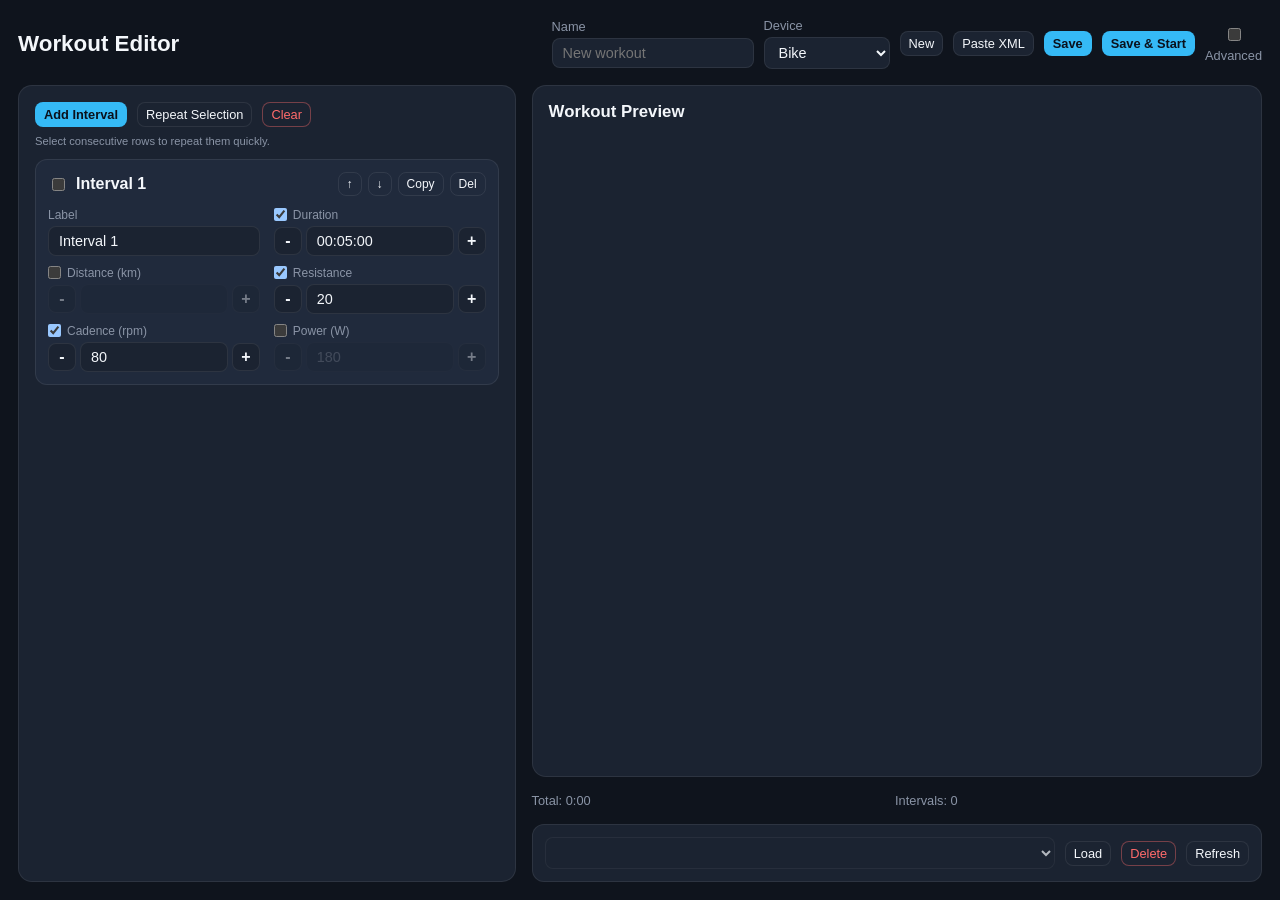
==== src/inner_templates/workouteditor/index.html @ f29e0c9a "modern ui: workout editor page in the app theme (colours, pill buttons, filled fields and cards, dia" ====
<!doctype html>
<html>
<head>
    <meta charset="utf-8">
    <meta name="viewport" content="width=device-width, initial-scale=1.0, maximum-scale=1.0, user-scalable=yes">
    <title>Workout Editor</title>
    <link rel="stylesheet" href="workout-editor.css">
    <script>
        // Modern look of the app: WorkoutEditor.qml passes its theme colours in the fragment
        // (#modern=1&dark=1&bg=...) and later calls qzApplyTheme() when the theme changes.
        // Without the fragment the page keeps its own dark palette.
        window.qzApplyTheme = function (theme) {
            var root = document.documentElement;
            var vars = {
                bg: '--bg-color', surface: '--panel-color', surfaceHigh: '--panel-elevated',
                surfaceHighest: '--field-color', outline: '--border-color', text: '--text-color',
                muted: '--muted-color', accent: '--accent-color', accentInk: '--accent-ink',
                danger: '--danger-color'
            };
            for (var key in vars) {
                if (theme[key]) {
                    root.style.setProperty(vars[key], theme[key]);
                }
            }
            root.classList.add('modern');
            root.classList.toggle('light', !theme.dark);
            root.style.colorScheme = theme.dark ? 'dark' : 'light';
            if (window.WorkoutEditorApp && window.WorkoutEditorApp.refreshTheme) {
                window.WorkoutEditorApp.refreshTheme();
            }
        };
        (function () {
            var theme = {};
            window.location.hash.substring(1).split('&').forEach(function (pair) {
                var i = pair.indexOf('=');
                if (i > 0) {
                    theme[pair.substring(0, i)] = decodeURIComponent(pair.substring(i + 1));
                }
            });
            if (theme.modern === '1') {
                theme.dark = theme.dark === '1';
                window.qzApplyTheme(theme);
            }
        })();
    </script>
    <script src="../i18n/i18n.js"></script>
    <script src="../chartjs/resize-observer.min.js"></script>
    <script src="../chartjs/chartjs.3.4.1.min.js"></script>
    <script src="../chartjs/globals.js"></script>
    <script>
        // Check if we're running in a browser (offline) or embedded in QZ app
        // We detect offline mode by checking if we can access the WebSocket
        window.QZ_OFFLINE = false;
        try {
            // If we have qt object (Qt Desktop) or we're loading from localhost, we're online
            if (typeof window.qt !== 'undefined' ||
                window.location.hostname === 'localhost' ||
                window.location.hostname === '127.0.0.1') {
                window.QZ_OFFLINE = false;
            }
        } catch (e) {
            window.QZ_OFFLINE = true;
        }
    </script>
    <script src="../chartjs/main_ws_manager.js"></script>
    <script src="workout-editor.js"></script>
    <script src="workout-editor-app.js" defer></script>
</head>
<body>
    <div id="app">
        <div class="toolbar">
            <div class="toolbar-title" data-i18n="workoutEditor.title">Workout Editor</div>
            <div class="toolbar-controls">
                <label>
                    <span data-i18n="workoutEditor.name">Name</span>
                    <input type="text" id="workoutName" placeholder="New workout" data-i18n-placeholder="workoutEditor.newWorkoutPlaceholder">
                </label>
                <label>
                    <span data-i18n="workoutEditor.device">Device</span>
                    <select id="deviceSelect">
                        <option value="bike" data-i18n="device.bike">Bike</option>
                        <option value="treadmill" data-i18n="device.treadmill">Treadmill</option>
                        <option value="elliptical" data-i18n="device.elliptical">Elliptical</option>
                        <option value="rower" data-i18n="device.rower">Rower</option>
                        <option value="jumprope" data-i18n="device.jumprope">Jump Rope</option>
                        <option value="stairclimber" data-i18n="device.stairclimber">Stair Climber</option>
                    </select>
                </label>
                <button id="newWorkout" class="small" data-i18n="common.new">New</button>
                <button id="pasteClipboard" class="small" data-i18n="workoutEditor.pasteXml">Paste XML</button>
                <button id="saveWorkout" class="primary small" data-i18n="common.save">Save</button>
                <button id="saveStartWorkout" class="primary small" data-i18n="workoutEditor.saveStart">Save &amp; Start</button>
                <label class="checkbox-label">
                    <input type="checkbox" id="advancedToggle">
                    <span data-i18n="workoutEditor.advanced">Advanced</span>
                </label>
            </div>
        </div>

        <div class="content">
            <div class="interval-panel">
                <div class="interval-panel-header">
                    <div class="interval-panel-actions">
                        <button id="addInterval" class="primary small" data-i18n="workoutEditor.addInterval">Add Interval</button>
                        <button id="repeatSelection" class="small" data-i18n="workoutEditor.repeatSelection">Repeat Selection</button>
                        <button id="clearIntervals" class="small danger" data-i18n="common.clear">Clear</button>
                    </div>
                    <div class="interval-panel-hint" data-i18n="workoutEditor.repeatHint">Select consecutive rows to repeat them quickly.</div>
                </div>
                <div id="intervalList" class="interval-list"></div>
            </div>

            <div class="preview-panel">
                <div class="chart-card">
                    <header>
                        <div class="chart-title" id="chartTitle" data-i18n="workoutEditor.workoutPreview">Workout Preview</div>
                        <div class="chart-meta" id="chartMeta"></div>
                    </header>
                    <div class="chart-wrapper">
                        <canvas id="workoutChart"></canvas>
                    </div>
                    <div class="legend" id="legend"></div>
                </div>
                <div class="status-strip">
                    <div><span data-i18n="workoutEditor.total">Total:</span> <span id="statusDuration">0:00</span></div>
                    <div><span data-i18n="workoutEditor.intervals">Intervals:</span> <span id="statusIntervals">0</span></div>
                    <div class="status-message" id="statusMessage"></div>
                    <div class="status-message error hidden" id="offlineBanner" data-i18n="workoutEditor.offlineModeChangesNotSaved">Offline mode: changes not saved</div>
                </div>
                <div class="program-bar">
                    <select id="programSelect"></select>
                    <button id="loadProgram" class="small" data-i18n="common.load">Load</button>
                    <button id="deleteProgram" class="small danger" data-i18n="common.delete">Delete</button>
                    <button id="refreshPrograms" class="small" data-i18n="common.refresh">Refresh</button>
                </div>
            </div>
        </div>
    </div>

    <!-- Custom dialogs for iOS WebView compatibility -->
    <div id="customDialog" class="custom-dialog hidden">
        <div class="custom-dialog-overlay"></div>
        <div class="custom-dialog-content">
            <div class="custom-dialog-header">
                <h3 id="customDialogTitle"></h3>
            </div>
            <div class="custom-dialog-body">
                <p id="customDialogMessage"></p>
                <input type="text" id="customDialogInput" class="hidden">
            </div>
            <div class="custom-dialog-footer">
                <button id="customDialogCancel" class="small" data-i18n="common.cancel">Cancel</button>
                <button id="customDialogConfirm" class="small primary" data-i18n="common.ok">OK</button>
            </div>
        </div>
    </div>
</body>
</html>
---- src/inner_templates/workouteditor/workout-editor.css ----
:root {
    color-scheme: dark;
    --bg-color: #0f141d;
    --panel-color: #1b2331;
    --panel-elevated: #202a3c;
    --border-color: rgba(255, 255, 255, 0.08);
    --text-color: #f4f7fb;
    --muted-color: #8a94a6;
    --accent-color: #35baf6;
    --danger-color: #ff6b6b;
    font-family: "Segoe UI", Roboto, sans-serif;
}

* {
    box-sizing: border-box;
}

body {
    margin: 0;
    background: var(--bg-color);
    color: var(--text-color);
    min-height: 100vh;
}

#app {
    display: flex;
    flex-direction: column;
    height: 100vh;
    padding: 18px;
    gap: 16px;
}

.toolbar {
    display: flex;
    justify-content: space-between;
    align-items: center;
    gap: 16px;
}

.toolbar-title {
    font-size: 1.4rem;
    font-weight: 600;
}

.toolbar-controls {
    display: flex;
    align-items: center;
    gap: 10px;
    flex-wrap: wrap;
}

.toolbar-controls label {
    font-size: 0.8rem;
    color: var(--muted-color);
    display: flex;
    flex-direction: column;
    gap: 4px;
}

input[type="text"],
input[type="number"],
select,
button {
    background: var(--panel-color);
    color: var(--text-color);
    border: 1px solid var(--border-color);
    border-radius: 8px;
    padding: 6px 10px;
    font-size: 0.9rem;
}

input[type="number"] {
    -moz-appearance: textfield;
}

input[type="number"]::-webkit-inner-spin-button,
input[type="number"]::-webkit-outer-spin-button {
    -webkit-appearance: none;
    margin: 0;
}

button {
    cursor: pointer;
    transition: background 0.2s ease, border-color 0.2s ease;
}

button:hover {
    border-color: var(--accent-color);
}

button.primary {
    background: var(--accent-color);
    color: #0a111c;
    border-color: transparent;
    font-weight: 600;
}

button.danger {
    color: var(--danger-color);
    border-color: rgba(255, 107, 107, 0.4);
}

button.small {
    padding: 4px 8px;
    font-size: 0.8rem;
}

.checkbox-label {
    display: inline-flex;
    align-items: center;
    gap: 6px;
    color: var(--muted-color);
    font-size: 0.8rem;
}

.content {
    display: flex;
    flex: 1;
    gap: 16px;
    min-height: 0;
}

.interval-panel {
    display: flex;
    flex-direction: column;
    gap: 12px;
    width: 40%;
    min-width: 320px;
    background: var(--panel-color);
    border-radius: 14px;
    padding: 16px;
    border: 1px solid var(--border-color);
}

.interval-panel-header {
    display: flex;
    flex-direction: column;
    gap: 8px;
}

.interval-panel-actions {
    display: flex;
    gap: 10px;
    align-items: center;
}

.interval-panel-hint {
    font-size: 0.7rem;
    color: var(--muted-color);
}

.interval-list {
    overflow-y: auto;
    display: flex;
    flex-direction: column;
    gap: 10px;
}

.interval-card {
    background: var(--panel-elevated);
    border-radius: 12px;
    border: 1px solid var(--border-color);
    padding: 12px;
    display: flex;
    flex-direction: column;
    gap: 12px;
}

.card-header {
    display: flex;
    align-items: center;
    justify-content: space-between;
    align-items: center;
    gap: 12px;
    font-weight: 600;
}
.card-header-left {
    display: flex;
    align-items: center;
    gap: 8px;
}

.card-actions {
    display: flex;
    gap: 6px;
}

.card-actions button {
    padding: 4px 8px;
    font-size: 0.75rem;
    background: transparent;
}

.field-grid {
    display: grid;
    grid-template-columns: repeat(auto-fit, minmax(150px, 1fr));
    gap: 10px 14px;
}

.field {
    display: flex;
    flex-direction: column;
    gap: 4px;
    align-items: stretch;
}

.field label {
    font-size: 0.75rem;
    color: var(--muted-color);
    align-self: flex-start;
    text-align: left;
}

.field-label {
    font-size: 0.75rem;
    color: var(--muted-color);
    display: flex;
    align-items: center;
    justify-content: flex-start;
    gap: 6px;
    cursor: pointer;
    user-select: none;
    align-self: flex-start;
    text-align: left;
    width: auto;
}

.field-label input[type="checkbox"] {
    margin: 0;
    cursor: pointer;
}

.field.disabled .field-with-buttons,
.field.disabled input:not([type="checkbox"]),
.field.disabled select {
    opacity: 0.4;
    pointer-events: none;
}

.field input[type="text"],
.field input[type="number"],
.field select,
.field .field-with-buttons {
    width: 100%;
    align-self: stretch;
}

.field input[type="checkbox"] {
    width: auto;
    align-self: flex-start;
}

.field-with-buttons {
    display: flex;
    align-items: center;
    gap: 4px;
}

.field-with-buttons input {
    flex: 1;
    min-width: 0;
}

.field-with-buttons button {
    flex-shrink: 0;
    width: 28px;
    height: 28px;
    padding: 0;
    font-size: 1rem;
    line-height: 1;
    font-weight: bold;
    display: flex;
    align-items: center;
    justify-content: center;
}

.preview-panel {
    flex: 1;
    display: flex;
    flex-direction: column;
    gap: 16px;
    min-width: 0;
}

.chart-card {
    background: var(--panel-color);
    border-radius: 14px;
    border: 1px solid var(--border-color);
    padding: 16px;
    display: flex;
    flex-direction: column;
    gap: 12px;
    flex: 1;
    min-height: 0;
}

.chart-card header {
    display: flex;
    flex-direction: column;
    gap: 4px;
}

.chart-title {
    font-size: 1.05rem;
    font-weight: 600;
}

.chart-meta {
    color: var(--muted-color);
    font-size: 0.8rem;
}

.chart-wrapper {
    flex: 1;
    min-height: 0;
}

canvas {
    width: 100% !important;
    height: 360px !important;
}

.legend {
    display: flex;
    flex-wrap: wrap;
    gap: 12px;
    font-size: 0.75rem;
    color: var(--muted-color);
}

.legend-item {
    display: inline-flex;
    align-items: center;
    gap: 6px;
}

.interval-card.selected {
    border-color: var(--accent-color);
    box-shadow: 0 0 0 1px rgba(53, 186, 246, 0.35);
}

.legend-swatch {
    width: 14px;
    height: 14px;
    border-radius: 4px;
}

.status-strip {
    display: flex;
    justify-content: space-between;
    align-items: center;
    font-size: 0.8rem;
    color: var(--muted-color);
    gap: 12px;
}

.status-message {
    color: var(--accent-color);
}

.status-message.error {
    color: var(--danger-color);
}

.program-bar {
    background: var(--panel-color);
    border-radius: 12px;
    border: 1px solid var(--border-color);
    padding: 12px;
    display: flex;
    align-items: center;
    gap: 10px;
    flex-wrap: wrap;
}

.program-bar select {
    flex: 1;
    min-width: 150px;
}

.program-bar button {
    flex-shrink: 0;
}

.hidden {
    display: none !important;
}

@media (min-width: 1080px) {
    canvas {
        height: 420px !important;
    }
}

@media (max-width: 1080px) {
    .content {
        flex-direction: column;
    }
    .interval-panel {
        width: 100%;
    }
}

/* Custom dialogs for iOS WebView compatibility */
.custom-dialog {
    position: fixed;
    top: 0;
    left: 0;
    width: 100%;
    height: 100%;
    z-index: 10000;
    display: flex;
    align-items: center;
    justify-content: center;
}

.custom-dialog.hidden {
    display: none;
}

.custom-dialog-overlay {
    position: absolute;
    top: 0;
    left: 0;
    width: 100%;
    height: 100%;
    background: rgba(0, 0, 0, 0.7);
    backdrop-filter: blur(4px);
}

.custom-dialog-content {
    position: relative;
    background: var(--panel-elevated);
    border: 1px solid var(--border-color);
    border-radius: 12px;
    width: 90%;
    max-width: 420px;
    box-shadow: 0 20px 60px rgba(0, 0, 0, 0.5);
    animation: dialogSlideIn 0.2s ease-out;
}

@keyframes dialogSlideIn {
    from {
        opacity: 0;
        transform: translateY(-20px) scale(0.95);
    }
    to {
        opacity: 1;
        transform: translateY(0) scale(1);
    }
}

.custom-dialog-header {
    padding: 20px 24px 16px;
    border-bottom: 1px solid var(--border-color);
}

.custom-dialog-header h3 {
    margin: 0;
    font-size: 1.2rem;
    font-weight: 600;
    color: var(--text-color);
}

.custom-dialog-body {
    padding: 20px 24px;
}

.custom-dialog-body p {
    margin: 0 0 16px 0;
    color: var(--text-color);
    line-height: 1.5;
}

.custom-dialog-body input[type="text"] {
    width: 100%;
    padding: 10px 12px;
    background: var(--panel-color);
    border: 1px solid var(--border-color);
    border-radius: 6px;
    color: var(--text-color);
    font-size: 1rem;
    font-family: inherit;
}

.custom-dialog-body input[type="text"]:focus {
    outline: none;
    border-color: var(--accent-color);
    box-shadow: 0 0 0 3px rgba(53, 186, 246, 0.1);
}

.custom-dialog-footer {
    padding: 16px 24px 20px;
    display: flex;
    justify-content: flex-end;
    gap: 10px;
    border-top: 1px solid var(--border-color);
}

.custom-dialog-footer button {
    min-width: 80px;
}

/* Modern look of the app (index.html adds the "modern" class and the theme colours from
   WorkoutEditor.qml): flat filled cards, pill buttons and filled fields like the QML pages.
   The classic look keeps the rules above untouched. */
html.modern {
    font-family: Roboto, "Segoe UI", sans-serif;
}

html.modern #app {
    padding: 12px;
    gap: 12px;
}

html.modern .toolbar {
    flex-direction: column;
    align-items: stretch;
    gap: 12px;
}

/* The app bar above the page already shows "Workout Editor" */
html.modern .toolbar-title {
    display: none;
}

html.modern .toolbar-controls {
    gap: 8px;
    align-items: flex-end;
}

html.modern .toolbar-controls label {
    font-size: 0.75rem;
    flex: 1 1 140px;
}

html.modern .toolbar-controls .checkbox-label {
    flex: 0 0 auto;
    flex-direction: row;
    align-items: center;
    min-height: 40px;
}

html.modern input[type="text"],
html.modern input[type="number"],
html.modern select {
    background: var(--field-color, var(--panel-elevated));
    border: 2px solid transparent;
    border-radius: 12px;
    min-height: 40px;
    padding: 8px 12px;
    font-size: 0.95rem;
    font-family: inherit;
}

html.modern input[type="text"]:focus,
html.modern input[type="number"]:focus,
html.modern select:focus {
    outline: none;
    border-color: var(--accent-color);
}

html.modern button {
    background: var(--field-color, var(--panel-elevated));
    border: none;
    border-radius: 999px;
    min-height: 40px;
    padding: 8px 16px;
    font-size: 0.9rem;
    font-weight: 500;
    font-family: inherit;
}

html.modern button.small {
    padding: 8px 14px;
    font-size: 0.85rem;
}

html.modern button:hover {
    border-color: transparent;
}

html.modern button:active {
    filter: brightness(1.15);
}

html.modern.light button:active {
    filter: brightness(0.92);
}

html.modern button:disabled {
    opacity: 0.38;
    cursor: default;
}

html.modern button.primary {
    background: var(--accent-color);
    color: var(--accent-ink, #0a111c);
}

html.modern button.danger {
    background: transparent;
    color: var(--danger-color);
    box-shadow: inset 0 0 0 1px var(--danger-color);
}

html.modern input[type="checkbox"] {
    accent-color: var(--accent-color);
    width: 18px;
    height: 18px;
}

html.modern .interval-panel,
html.modern .chart-card,
html.modern .program-bar {
    background: var(--panel-color);
    border: none;
    border-radius: 20px;
}

html.modern .interval-panel {
    min-width: 0;
}

html.modern .interval-panel-actions {
    flex-wrap: wrap;
    gap: 8px;
}

html.modern .interval-panel-hint {
    font-size: 0.75rem;
}

html.modern .interval-card {
    background: var(--panel-elevated);
    border: 2px solid transparent;
    border-radius: 16px;
}

html.modern .interval-card.selected {
    border-color: var(--accent-color);
    box-shadow: none;
}

html.modern .card-actions {
    flex-wrap: wrap;
    justify-content: flex-end;
}

html.modern .card-actions button {
    background: transparent;
    min-height: 32px;
    padding: 4px 10px;
    color: var(--accent-color);
}

html.modern .card-actions button:disabled {
    color: var(--muted-color);
}

html.modern .field-with-buttons button {
    width: 40px;
    height: 40px;
    min-height: 40px;
    padding: 0;
    font-size: 1.1rem;
}

html.modern .status-strip {
    flex-wrap: wrap;
    padding: 0 4px;
}

html.modern .custom-dialog-overlay {
    background: rgba(0, 0, 0, 0.6);
    backdrop-filter: none;
}

html.modern.light .custom-dialog-overlay {
    background: rgba(0, 0, 0, 0.4);
}

html.modern .custom-dialog-content {
    background: var(--panel-elevated);
    border: none;
    border-radius: 28px;
    box-shadow: 0 12px 40px rgba(0, 0, 0, 0.35);
}

html.modern .custom-dialog-header,
html.modern .custom-dialog-footer {
    border: none;
}

html.modern .custom-dialog-header {
    padding: 24px 24px 8px;
}

html.modern .custom-dialog-body {
    padding: 8px 24px 8px;
}

html.modern .custom-dialog-body input[type="text"] {
    background: var(--field-color, var(--panel-color));
    border: 2px solid transparent;
    border-radius: 12px;
}

html.modern .custom-dialog-body input[type="text"]:focus {
    border-color: var(--accent-color);
    box-shadow: none;
}

html.modern .custom-dialog-footer {
    padding: 8px 16px 20px;
}

html.modern .custom-dialog-footer button {
    min-width: 72px;
}

html.modern .custom-dialog-footer button:not(.primary) {
    background: transparent;
    color: var(--accent-color);
}
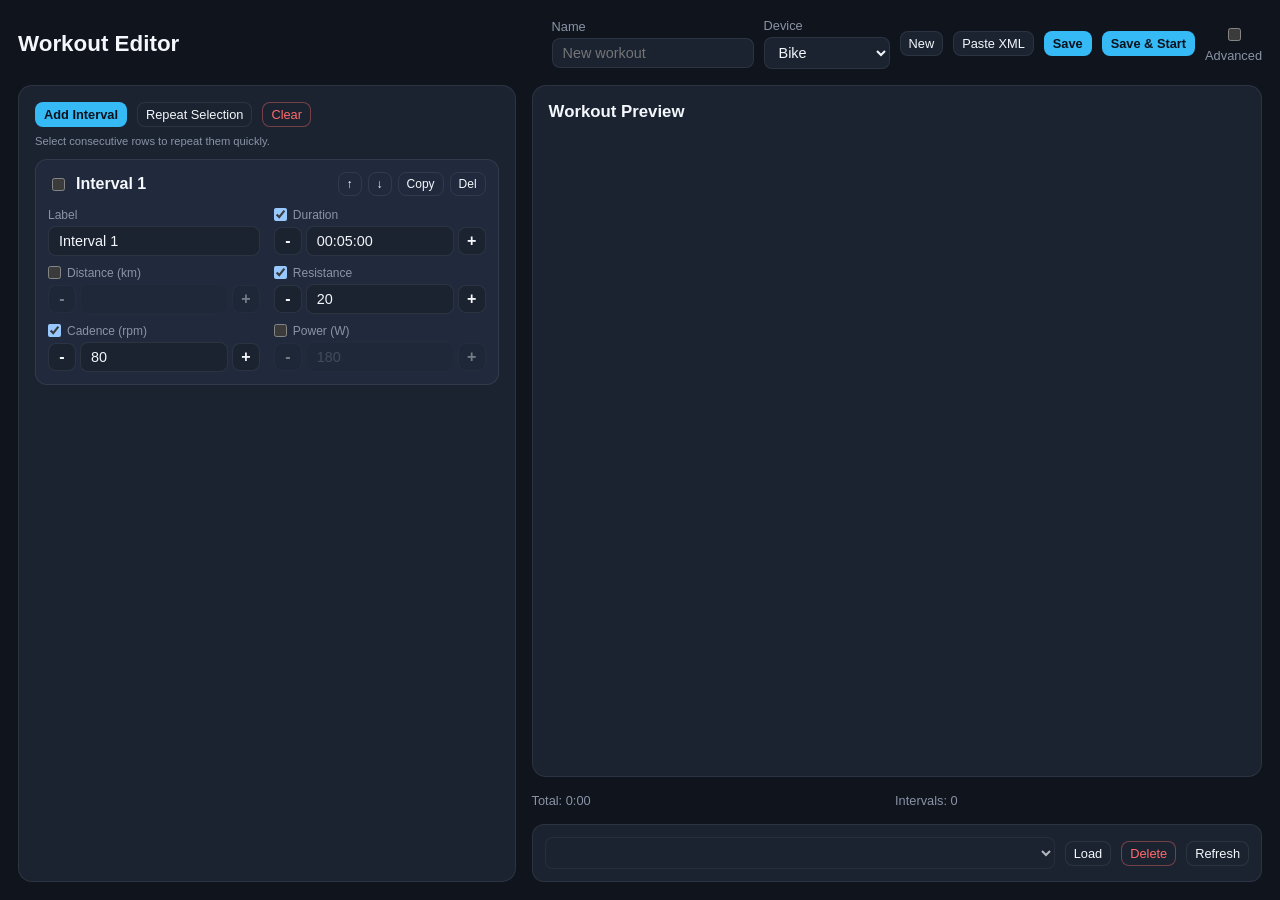
==== commit 7d65d81f: "modern ui: drop-down lists of the web pages as a menu of the page Android draws the list of a <selec" ====
--- a/src/inner_templates/workouteditor/index.html
+++ b/src/inner_templates/workouteditor/index.html
@@ -4,6 +4,8 @@
     <meta charset="utf-8">
     <meta name="viewport" content="width=device-width, initial-scale=1.0, maximum-scale=1.0, user-scalable=yes">
     <title>Workout Editor</title>
+    <!-- Modern look: sizes shared with the QML pages and the chart pages -->
+    <link rel="stylesheet" href="../chartjs/qz-modern.css">
     <link rel="stylesheet" href="workout-editor.css">
     <script>
         // Modern look of the app: WorkoutEditor.qml passes its theme colours in the fragment
@@ -44,6 +46,7 @@
         })();
     </script>
     <script src="../i18n/i18n.js"></script>
+    <script src="../chartjs/qz-modern-select.js"></script>
     <script src="../chartjs/resize-observer.min.js"></script>
     <script src="../chartjs/chartjs.3.4.1.min.js"></script>
     <script src="../chartjs/globals.js"></script>
--- a/src/inner_templates/chartjs/qz-modern.css
+++ b/src/inner_templates/chartjs/qz-modern.css
@@ -0,0 +1,85 @@
+/* Shared by the web pages of the app in the modern look: the charts (chartjs/chart.htm), the
+   history preview (previewchart/chart.htm) and the workout editor (workouteditor/index.html).
+   The sizes and weights of the QML components, so the pages do not read as something else;
+   the colours stay in the theme variables of each page. Only rules under html.modern: the
+   classic look is untouched. An old WebView (Android 5 consoles) skips what it does not know,
+   nothing here is required for the page to work. */
+
+html.modern {
+    /* The same values as window.ui and the Ui* components of the QML pages */
+    --qz-radius-card: 16px;
+    --qz-radius-field: 12px;
+    --qz-weight-strong: 600;
+    font-family: Roboto, "Segoe UI", sans-serif;
+    -webkit-text-size-adjust: 100%;
+    text-size-adjust: 100%;
+}
+
+/* No glow at the ends of a scroll and no blue flash on a tap: habits of the WebView that the
+   QML pages do not have */
+html.modern,
+html.modern body {
+    overscroll-behavior: none;
+}
+
+html.modern * {
+    -webkit-tap-highlight-color: transparent;
+}
+
+/* Text selection by a long press belongs to text fields, not to buttons and labels */
+html.modern button,
+html.modern label,
+html.modern .card-actions,
+html.modern canvas {
+    -webkit-user-select: none;
+    user-select: none;
+}
+
+/* Drop-down lists (qz-modern-select.js): the select takes no taps, the page opens its own
+   menu instead of the white system list. Colours of the workout editor, with the chart
+   pages' names as the fallback */
+html.modern select {
+    pointer-events: none;
+}
+
+.qz-menu-backdrop {
+    position: fixed;
+    top: 0;
+    right: 0;
+    bottom: 0;
+    left: 0;
+    z-index: 1000;
+}
+
+.qz-menu {
+    position: fixed;
+    overflow-y: auto;
+    padding: 8px 0;
+    border-radius: var(--qz-radius-field, 12px);
+    background: var(--panel-elevated, var(--qz-surface, #2b3140));
+    color: var(--text-color, var(--qz-text, #fff));
+    box-shadow: 0 6px 20px rgba(0, 0, 0, 0.35);
+    font-size: 1rem;
+    -webkit-user-select: none;
+    user-select: none;
+}
+
+.qz-menu-item {
+    display: flex;
+    align-items: center;
+    min-height: 48px;
+    padding: 0 16px;
+}
+
+.qz-menu-item.selected {
+    color: var(--accent-color, var(--qz-accent, #9c7cf4));
+    font-weight: var(--qz-weight-strong, 600);
+}
+
+.qz-menu-item:active {
+    background: rgba(128, 128, 128, 0.18);
+}
+
+.qz-menu-item.disabled {
+    opacity: 0.38;
+}
--- a/src/inner_templates/workouteditor/workout-editor.css
+++ b/src/inner_templates/workouteditor/workout-editor.css
@@ -546,7 +546,7 @@
 html.modern select {
     background: var(--field-color, var(--panel-elevated));
     border: 2px solid transparent;
-    border-radius: 12px;
+    border-radius: var(--qz-radius-field, 12px);
     min-height: 40px;
     padding: 8px 12px;
     font-size: 0.95rem;
@@ -567,7 +567,7 @@
     min-height: 40px;
     padding: 8px 16px;
     font-size: 0.9rem;
-    font-weight: 500;
+    font-weight: var(--qz-weight-strong, 600);
     font-family: inherit;
 }
 
@@ -615,7 +615,7 @@
 html.modern .program-bar {
     background: var(--panel-color);
     border: none;
-    border-radius: 20px;
+    border-radius: var(--qz-radius-card, 16px);
 }
 
 html.modern .interval-panel {
@@ -658,12 +658,19 @@
     color: var(--muted-color);
 }
 
+/* Narrow -/+ buttons and padding: a phone gives the field about 157px, and "00:05:00" must fit */
 html.modern .field-with-buttons button {
-    width: 40px;
+    width: 32px;
     height: 40px;
     min-height: 40px;
     padding: 0;
     font-size: 1.1rem;
+}
+
+html.modern .field-with-buttons input {
+    padding-left: 6px;
+    padding-right: 6px;
+    text-align: center;
 }
 
 html.modern .status-strip {
@@ -723,3 +730,100 @@
     background: transparent;
     color: var(--accent-color);
 }
+
+/* One primary action in the toolbar: Save & Start. Save is a tonal button next to it. */
+html.modern #saveWorkout {
+    background: var(--field-color, var(--panel-elevated));
+    background: color-mix(in srgb, var(--accent-color) 22%, transparent);
+    color: var(--text-color);
+}
+
+/* Interval actions as round icon buttons (workout-editor-app.js, actionButton) */
+html.modern .card-actions button.icon-button {
+    width: 36px;
+    height: 36px;
+    min-height: 36px;
+    padding: 0;
+    border-radius: 50%;
+    display: inline-flex;
+    align-items: center;
+    justify-content: center;
+    color: var(--muted-color);
+}
+
+html.modern .card-actions button.icon-button:not(:disabled):active {
+    background: var(--field-color, var(--panel-color));
+}
+
+html.modern .card-actions button.icon-button.icon-danger:not(:disabled) {
+    color: var(--danger-color);
+}
+
+html.modern .card-actions button.icon-button:disabled {
+    opacity: 0.3;
+    color: var(--muted-color);
+}
+
+/* Move up/down: chevrons in the accent colour on a tonal pair of buttons - bare thin arrows
+   in the muted colour were hard to see, and the disabled one all but vanished */
+html.modern .card-actions button.icon-button.icon-move {
+    width: 40px;
+    border-radius: 12px;
+    color: var(--accent-color);
+    background: var(--field-color, var(--panel-color));
+    background: color-mix(in srgb, var(--accent-color) 16%, transparent);
+}
+
+html.modern .card-actions button.icon-move + button.icon-move {
+    margin-left: -4px;
+}
+
+html.modern .card-actions button.icon-button.icon-move svg {
+    width: 26px;
+    height: 26px;
+}
+
+html.modern .card-actions button.icon-button.icon-move:disabled {
+    opacity: 0.4;
+    color: var(--muted-color);
+}
+
+/* "Advanced" as a switch, like the switches of the settings pages */
+html.modern #advancedToggle {
+    -webkit-appearance: none;
+    appearance: none;
+    position: relative;
+    width: 44px;
+    height: 26px;
+    margin: 0 8px 0 0;
+    border-radius: 13px;
+    background: var(--field-color, var(--panel-elevated));
+    box-shadow: inset 0 0 0 2px var(--muted-color);
+    cursor: pointer;
+    transition: background 0.15s;
+}
+
+html.modern #advancedToggle::after {
+    content: "";
+    position: absolute;
+    top: 6px;
+    left: 6px;
+    width: 14px;
+    height: 14px;
+    border-radius: 50%;
+    background: var(--muted-color);
+    transition: left 0.15s, width 0.15s, height 0.15s, top 0.15s;
+}
+
+html.modern #advancedToggle:checked {
+    background: var(--accent-color);
+    box-shadow: none;
+}
+
+html.modern #advancedToggle:checked::after {
+    top: 3px;
+    left: 21px;
+    width: 20px;
+    height: 20px;
+    background: var(--accent-ink, #0a111c);
+}
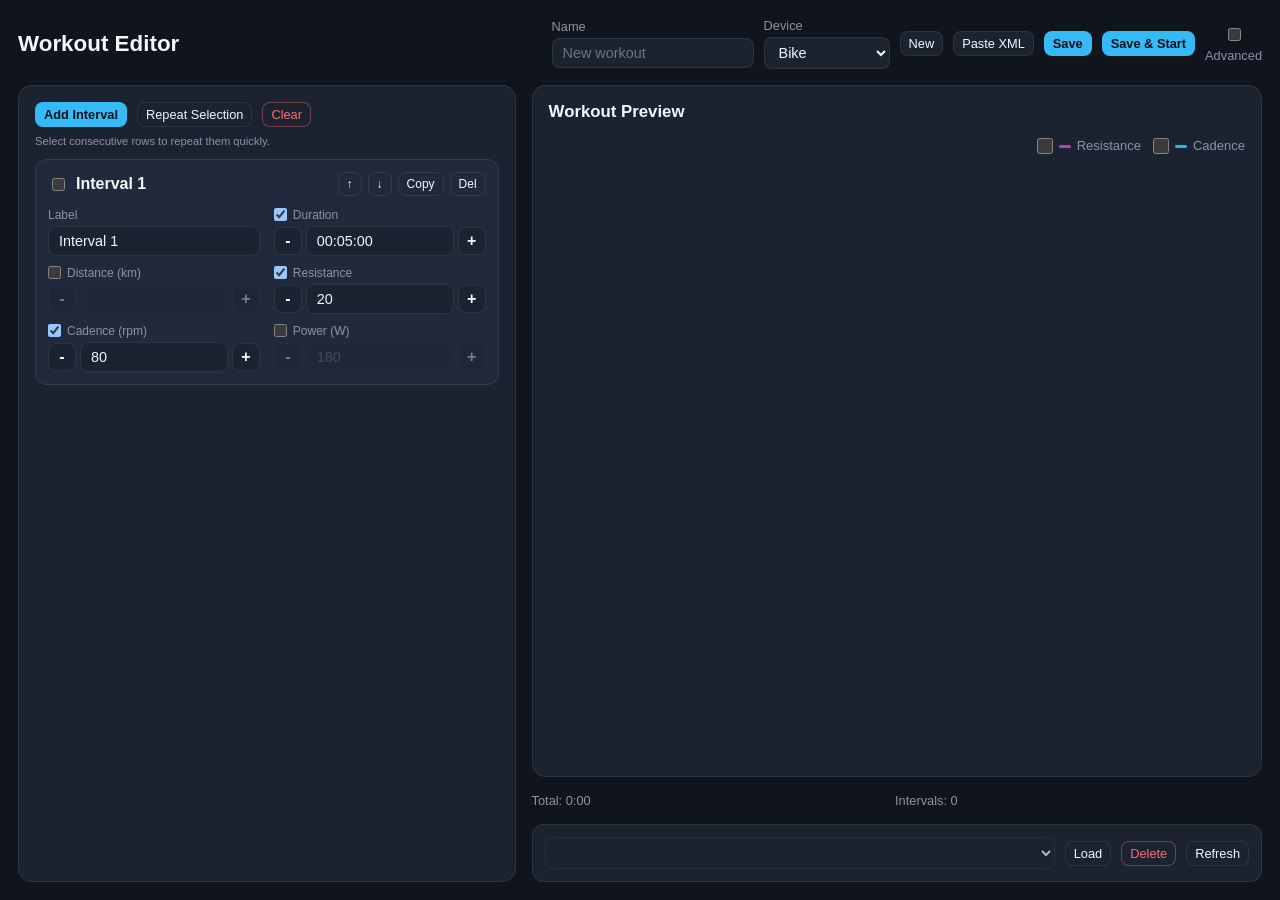
==== commit 970f8616: "charts: every metric of a workout on its own chart, the ticked ones together The program preview dre" ====
--- a/src/inner_templates/workouteditor/index.html
+++ b/src/inner_templates/workouteditor/index.html
@@ -66,6 +66,7 @@
         }
     </script>
     <script src="../chartjs/main_ws_manager.js"></script>
+    <script src="../chartjs/qzmetriccharts.js"></script>
     <script src="workout-editor.js"></script>
     <script src="workout-editor-app.js" defer></script>
 </head>
@@ -119,10 +120,7 @@
                         <div class="chart-title" id="chartTitle" data-i18n="workoutEditor.workoutPreview">Workout Preview</div>
                         <div class="chart-meta" id="chartMeta"></div>
                     </header>
-                    <div class="chart-wrapper">
-                        <canvas id="workoutChart"></canvas>
-                    </div>
-                    <div class="legend" id="legend"></div>
+                    <div class="chart-wrapper"></div>
                 </div>
                 <div class="status-strip">
                     <div><span data-i18n="workoutEditor.total">Total:</span> <span id="statusDuration">0:00</span></div>
--- a/src/inner_templates/workouteditor/workout-editor.css
+++ b/src/inner_templates/workouteditor/workout-editor.css
@@ -315,34 +315,23 @@
     min-height: 0;
 }
 
-canvas {
-    width: 100% !important;
-    height: 360px !important;
-}
-
-.legend {
-    display: flex;
-    flex-wrap: wrap;
-    gap: 12px;
-    font-size: 0.75rem;
-    color: var(--muted-color);
-}
-
-.legend-item {
-    display: inline-flex;
-    align-items: center;
-    gap: 6px;
+/* The charts of qzmetriccharts.js: one metric as tall as the single chart was, several a
+   lower chart each; the chips name the metrics instead of the legend */
+.chart-wrapper .qzmc-box {
+    min-height: 180px;
+}
+
+.chart-wrapper.qzmc-single .qzmc-box {
+    min-height: 360px;
+}
+
+.qzmc-bar {
+    color: var(--muted-color);
 }
 
 .interval-card.selected {
     border-color: var(--accent-color);
     box-shadow: 0 0 0 1px rgba(53, 186, 246, 0.35);
-}
-
-.legend-swatch {
-    width: 14px;
-    height: 14px;
-    border-radius: 4px;
 }
 
 .status-strip {
@@ -387,8 +376,8 @@
 }
 
 @media (min-width: 1080px) {
-    canvas {
-        height: 420px !important;
+    .chart-wrapper.qzmc-single .qzmc-box {
+        min-height: 420px;
     }
 }
 
@@ -618,13 +607,41 @@
     border-radius: var(--qz-radius-card, 16px);
 }
 
+/* Program list on its own full-width row, the three buttons share the row below */
+html.modern .program-bar select {
+    flex: 1 0 100%;
+    min-width: 0;
+}
+
+html.modern .program-bar button {
+    flex: 1 1 0;
+    min-width: 0;
+    padding-left: 8px;
+    padding-right: 8px;
+}
+
 html.modern .interval-panel {
     min-width: 0;
 }
 
+/* One row on a phone too: the buttons share the width, and a long label (Ukrainian,
+   Russian) breaks inside its own button instead of pushing Clear to a second row */
 html.modern .interval-panel-actions {
-    flex-wrap: wrap;
-    gap: 8px;
+    flex-wrap: nowrap;
+    gap: 6px;
+    align-items: stretch;
+}
+
+html.modern .interval-panel-actions button.small {
+    flex: 1 1 auto;
+    padding: 6px 10px;
+    white-space: normal;
+    line-height: 1.15;
+}
+
+/* A single word: kept whole, the other two give way */
+html.modern .interval-panel-actions #clearIntervals {
+    flex: none;
 }
 
 html.modern .interval-panel-hint {
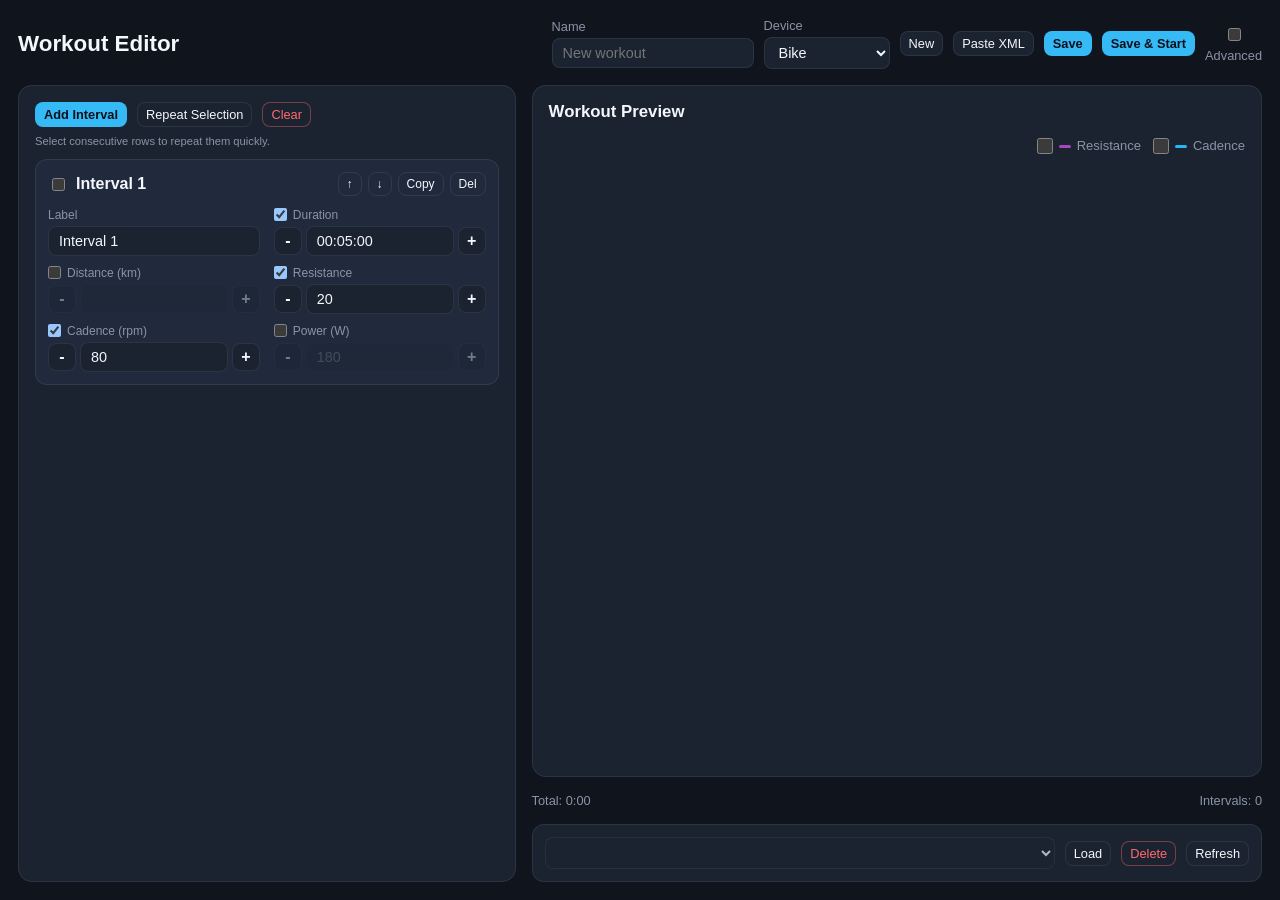
==== commit b1d05f71: "Workout editor: messages as a toast, a failed save told, a taken name asked Messages went to the sta" ====
--- a/src/inner_templates/workouteditor/index.html
+++ b/src/inner_templates/workouteditor/index.html
@@ -125,7 +125,6 @@
                 <div class="status-strip">
                     <div><span data-i18n="workoutEditor.total">Total:</span> <span id="statusDuration">0:00</span></div>
                     <div><span data-i18n="workoutEditor.intervals">Intervals:</span> <span id="statusIntervals">0</span></div>
-                    <div class="status-message" id="statusMessage"></div>
                     <div class="status-message error hidden" id="offlineBanner" data-i18n="workoutEditor.offlineModeChangesNotSaved">Offline mode: changes not saved</div>
                 </div>
                 <div class="program-bar">
--- a/src/inner_templates/workouteditor/workout-editor.css
+++ b/src/inner_templates/workouteditor/workout-editor.css
@@ -349,6 +349,41 @@
 
 .status-message.error {
     color: var(--danger-color);
+}
+
+/* Messages as the app's toast (Toast.qml): a bar across the bottom 10 px from the edges,
+   the inverse of the theme, 0.9 opaque, fading in and out in 0.3 s. The QML toast itself
+   would lie under the web view */
+#editorToast {
+    position: fixed;
+    left: 10px;
+    right: 10px;
+    bottom: 10px;
+    z-index: 9000;
+    padding: 5px;
+    border-radius: 10px;
+    background-color: #222222;
+    color: white;
+    font: 14px Roboto, "Segoe UI", sans-serif;
+    text-align: center;
+    opacity: 0;
+    pointer-events: none;
+    transition: opacity 0.3s;
+}
+
+html.modern #editorToast {
+    border-radius: 14px;
+    background-color: #E4E6EB;
+    color: #1A1C20;
+}
+
+html.modern.light #editorToast {
+    background-color: #2B2F36;
+    color: #F1F2F4;
+}
+
+#editorToast.on {
+    opacity: 0.9;
 }
 
 .program-bar {
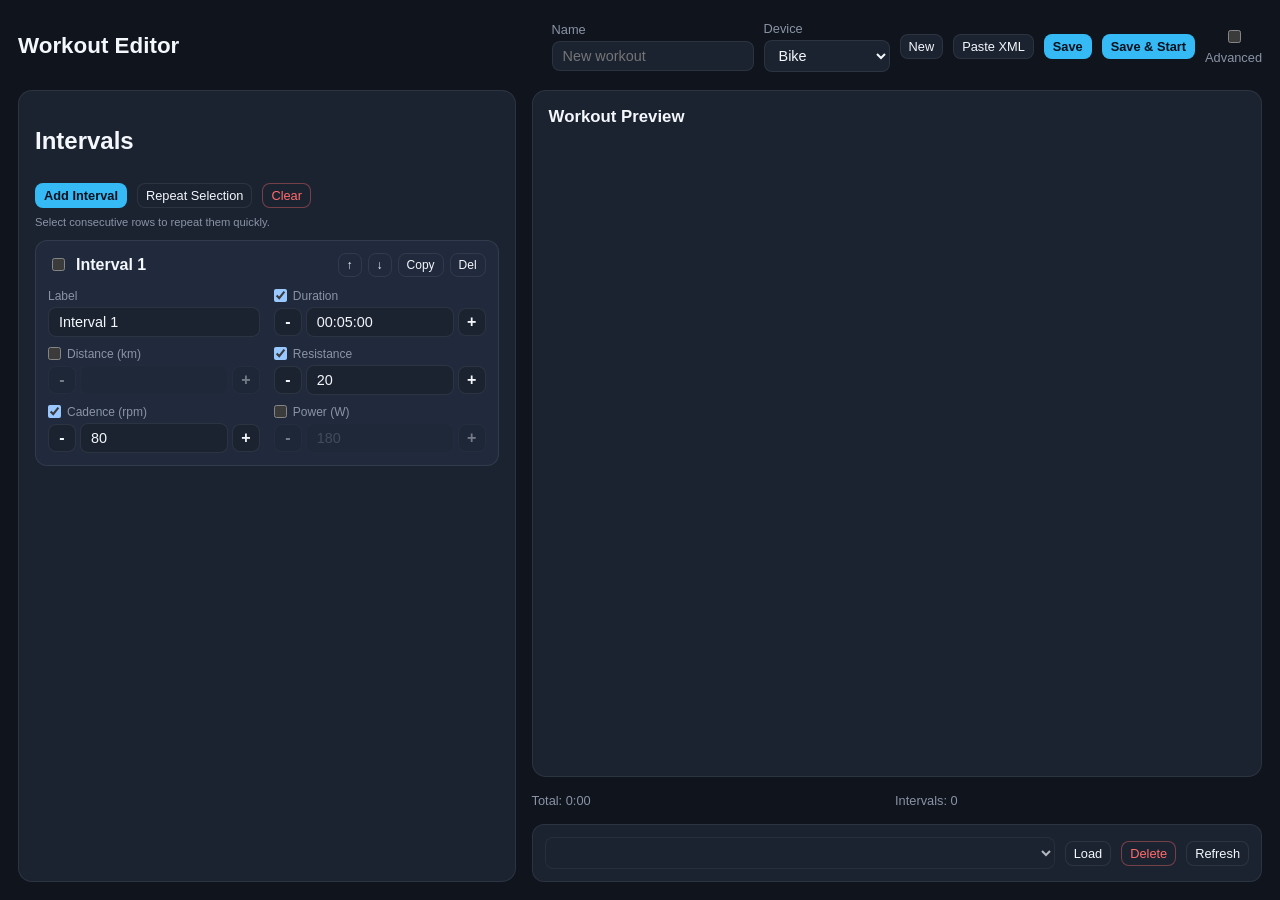
==== commit 5f9a05c8: "Merge branch 'fix/voiceover-merge-master' into test/t199-voiceover" ====
--- a/src/inner_templates/workouteditor/index.html
+++ b/src/inner_templates/workouteditor/index.html
@@ -1,52 +1,11 @@
 <!doctype html>
-<html>
+<html lang="en">
 <head>
     <meta charset="utf-8">
     <meta name="viewport" content="width=device-width, initial-scale=1.0, maximum-scale=1.0, user-scalable=yes">
     <title>Workout Editor</title>
-    <!-- Modern look: sizes shared with the QML pages and the chart pages -->
-    <link rel="stylesheet" href="../chartjs/qz-modern.css">
     <link rel="stylesheet" href="workout-editor.css">
-    <script>
-        // Modern look of the app: WorkoutEditor.qml passes its theme colours in the fragment
-        // (#modern=1&dark=1&bg=...) and later calls qzApplyTheme() when the theme changes.
-        // Without the fragment the page keeps its own dark palette.
-        window.qzApplyTheme = function (theme) {
-            var root = document.documentElement;
-            var vars = {
-                bg: '--bg-color', surface: '--panel-color', surfaceHigh: '--panel-elevated',
-                surfaceHighest: '--field-color', outline: '--border-color', text: '--text-color',
-                muted: '--muted-color', accent: '--accent-color', accentInk: '--accent-ink',
-                danger: '--danger-color'
-            };
-            for (var key in vars) {
-                if (theme[key]) {
-                    root.style.setProperty(vars[key], theme[key]);
-                }
-            }
-            root.classList.add('modern');
-            root.classList.toggle('light', !theme.dark);
-            root.style.colorScheme = theme.dark ? 'dark' : 'light';
-            if (window.WorkoutEditorApp && window.WorkoutEditorApp.refreshTheme) {
-                window.WorkoutEditorApp.refreshTheme();
-            }
-        };
-        (function () {
-            var theme = {};
-            window.location.hash.substring(1).split('&').forEach(function (pair) {
-                var i = pair.indexOf('=');
-                if (i > 0) {
-                    theme[pair.substring(0, i)] = decodeURIComponent(pair.substring(i + 1));
-                }
-            });
-            if (theme.modern === '1') {
-                theme.dark = theme.dark === '1';
-                window.qzApplyTheme(theme);
-            }
-        })();
-    </script>
     <script src="../i18n/i18n.js"></script>
-    <script src="../chartjs/qz-modern-select.js"></script>
     <script src="../chartjs/resize-observer.min.js"></script>
     <script src="../chartjs/chartjs.3.4.1.min.js"></script>
     <script src="../chartjs/globals.js"></script>
@@ -66,22 +25,21 @@
         }
     </script>
     <script src="../chartjs/main_ws_manager.js"></script>
-    <script src="../chartjs/qzmetriccharts.js"></script>
     <script src="workout-editor.js"></script>
     <script src="workout-editor-app.js" defer></script>
 </head>
 <body>
-    <div id="app">
+    <div id="app" aria-labelledby="workoutEditorTitle">
         <div class="toolbar">
-            <div class="toolbar-title" data-i18n="workoutEditor.title">Workout Editor</div>
+            <h1 class="toolbar-title" id="workoutEditorTitle" data-i18n="workoutEditor.title">Workout Editor</h1>
             <div class="toolbar-controls">
                 <label>
                     <span data-i18n="workoutEditor.name">Name</span>
-                    <input type="text" id="workoutName" placeholder="New workout" data-i18n-placeholder="workoutEditor.newWorkoutPlaceholder">
+                    <input type="text" id="workoutName" placeholder="New workout" autocomplete="off" aria-label="Workout name" data-i18n-aria-label="workoutEditor.workoutNameLabel" data-i18n-placeholder="workoutEditor.newWorkoutPlaceholder">
                 </label>
                 <label>
                     <span data-i18n="workoutEditor.device">Device</span>
-                    <select id="deviceSelect">
+                    <select id="deviceSelect" aria-label="Workout device type" data-i18n-aria-label="workoutEditor.deviceTypeLabel">
                         <option value="bike" data-i18n="device.bike">Bike</option>
                         <option value="treadmill" data-i18n="device.treadmill">Treadmill</option>
                         <option value="elliptical" data-i18n="device.elliptical">Elliptical</option>
@@ -90,55 +48,60 @@
                         <option value="stairclimber" data-i18n="device.stairclimber">Stair Climber</option>
                     </select>
                 </label>
-                <button id="newWorkout" class="small" data-i18n="common.new">New</button>
-                <button id="pasteClipboard" class="small" data-i18n="workoutEditor.pasteXml">Paste XML</button>
-                <button id="saveWorkout" class="primary small" data-i18n="common.save">Save</button>
-                <button id="saveStartWorkout" class="primary small" data-i18n="workoutEditor.saveStart">Save &amp; Start</button>
+                <button id="newWorkout" class="small" type="button" aria-label="Create a new workout" data-i18n-aria-label="workoutEditor.newWorkoutLabel" data-i18n="common.new">New</button>
+                <button id="pasteClipboard" class="small" type="button" aria-label="Paste XML from the Clipboard to the Workout Editor" data-i18n-aria-label="workoutEditor.pasteXmlLabel" data-i18n="workoutEditor.pasteXml">Paste XML</button>
+                <button id="saveWorkout" class="primary small" type="button" aria-label="Save workout" data-i18n-aria-label="workoutEditor.saveWorkoutLabel" data-i18n="common.save">Save</button>
+                <button id="saveStartWorkout" class="primary small" type="button" aria-label="Save workout and start it" data-i18n-aria-label="workoutEditor.saveStartLabel" data-i18n="workoutEditor.saveStart">Save &amp; Start</button>
                 <label class="checkbox-label">
-                    <input type="checkbox" id="advancedToggle">
+                    <input type="checkbox" id="advancedToggle" aria-label="Show advanced interval fields" data-i18n-aria-label="workoutEditor.advancedLabel">
                     <span data-i18n="workoutEditor.advanced">Advanced</span>
                 </label>
             </div>
         </div>
 
-        <div class="content">
-            <div class="interval-panel">
+        <main class="content" aria-label="Workout editor controls" data-i18n-aria-label="workoutEditor.controlsLabel">
+            <section class="interval-panel" aria-labelledby="intervalPanelTitle">
                 <div class="interval-panel-header">
+                    <h2 id="intervalPanelTitle" class="visually-hidden">Intervals</h2>
                     <div class="interval-panel-actions">
-                        <button id="addInterval" class="primary small" data-i18n="workoutEditor.addInterval">Add Interval</button>
-                        <button id="repeatSelection" class="small" data-i18n="workoutEditor.repeatSelection">Repeat Selection</button>
-                        <button id="clearIntervals" class="small danger" data-i18n="common.clear">Clear</button>
+                        <button id="addInterval" class="primary small" type="button" aria-label="Add interval" data-i18n-aria-label="workoutEditor.addIntervalLabel" data-i18n="workoutEditor.addInterval">Add Interval</button>
+                        <button id="repeatSelection" class="small" type="button" aria-label="Repeat selected intervals" data-i18n-aria-label="workoutEditor.repeatSelectionLabel" data-i18n="workoutEditor.repeatSelection">Repeat Selection</button>
+                        <button id="clearIntervals" class="small danger" type="button" aria-label="Clear all intervals" data-i18n-aria-label="workoutEditor.clearIntervalsLabel" data-i18n="common.clear">Clear</button>
                     </div>
-                    <div class="interval-panel-hint" data-i18n="workoutEditor.repeatHint">Select consecutive rows to repeat them quickly.</div>
+                    <div class="interval-panel-hint" id="intervalPanelHint" data-i18n="workoutEditor.repeatHint">Select consecutive rows to repeat them quickly.</div>
                 </div>
-                <div id="intervalList" class="interval-list"></div>
-            </div>
+                <div id="intervalList" class="interval-list" role="list" aria-describedby="intervalPanelHint"></div>
+            </section>
 
-            <div class="preview-panel">
+            <section class="preview-panel" aria-labelledby="chartTitle">
                 <div class="chart-card">
                     <header>
                         <div class="chart-title" id="chartTitle" data-i18n="workoutEditor.workoutPreview">Workout Preview</div>
                         <div class="chart-meta" id="chartMeta"></div>
                     </header>
-                    <div class="chart-wrapper"></div>
+                    <div class="chart-wrapper">
+                        <canvas id="workoutChart" role="img" aria-label="Workout preview chart" data-i18n-aria-label="workoutEditor.chartLabel"></canvas>
+                    </div>
+                    <div class="legend" id="legend" aria-label="Chart legend" data-i18n-aria-label="workoutEditor.legendLabel"></div>
                 </div>
-                <div class="status-strip">
+                <div class="status-strip" role="status" aria-live="polite">
                     <div><span data-i18n="workoutEditor.total">Total:</span> <span id="statusDuration">0:00</span></div>
                     <div><span data-i18n="workoutEditor.intervals">Intervals:</span> <span id="statusIntervals">0</span></div>
+                    <div class="status-message" id="statusMessage" aria-live="polite"></div>
                     <div class="status-message error hidden" id="offlineBanner" data-i18n="workoutEditor.offlineModeChangesNotSaved">Offline mode: changes not saved</div>
                 </div>
                 <div class="program-bar">
-                    <select id="programSelect"></select>
-                    <button id="loadProgram" class="small" data-i18n="common.load">Load</button>
-                    <button id="deleteProgram" class="small danger" data-i18n="common.delete">Delete</button>
-                    <button id="refreshPrograms" class="small" data-i18n="common.refresh">Refresh</button>
+                    <select id="programSelect" aria-label="Saved workout programs" data-i18n-aria-label="workoutEditor.programsLabel"></select>
+                    <button id="loadProgram" class="small" type="button" aria-label="Load selected workout program" data-i18n-aria-label="workoutEditor.loadProgramLabel" data-i18n="common.load">Load</button>
+                    <button id="deleteProgram" class="small danger" type="button" aria-label="Delete selected workout program" data-i18n-aria-label="workoutEditor.deleteProgramLabel" data-i18n="common.delete">Delete</button>
+                    <button id="refreshPrograms" class="small" type="button" aria-label="Refresh workout program list" data-i18n-aria-label="workoutEditor.refreshProgramsLabel" data-i18n="common.refresh">Refresh</button>
                 </div>
-            </div>
-        </div>
+            </section>
+        </main>
     </div>
 
     <!-- Custom dialogs for iOS WebView compatibility -->
-    <div id="customDialog" class="custom-dialog hidden">
+    <div id="customDialog" class="custom-dialog hidden" role="dialog" aria-hidden="true" aria-modal="true" aria-labelledby="customDialogTitle" aria-describedby="customDialogMessage">
         <div class="custom-dialog-overlay"></div>
         <div class="custom-dialog-content">
             <div class="custom-dialog-header">
@@ -146,11 +109,11 @@
             </div>
             <div class="custom-dialog-body">
                 <p id="customDialogMessage"></p>
-                <input type="text" id="customDialogInput" class="hidden">
+                <input type="text" id="customDialogInput" class="hidden" aria-label="Dialog input" data-i18n-aria-label="common.dialogInputLabel">
             </div>
             <div class="custom-dialog-footer">
-                <button id="customDialogCancel" class="small" data-i18n="common.cancel">Cancel</button>
-                <button id="customDialogConfirm" class="small primary" data-i18n="common.ok">OK</button>
+                <button id="customDialogCancel" class="small" type="button" data-i18n="common.cancel">Cancel</button>
+                <button id="customDialogConfirm" class="small primary" type="button" data-i18n="common.ok">OK</button>
             </div>
         </div>
     </div>
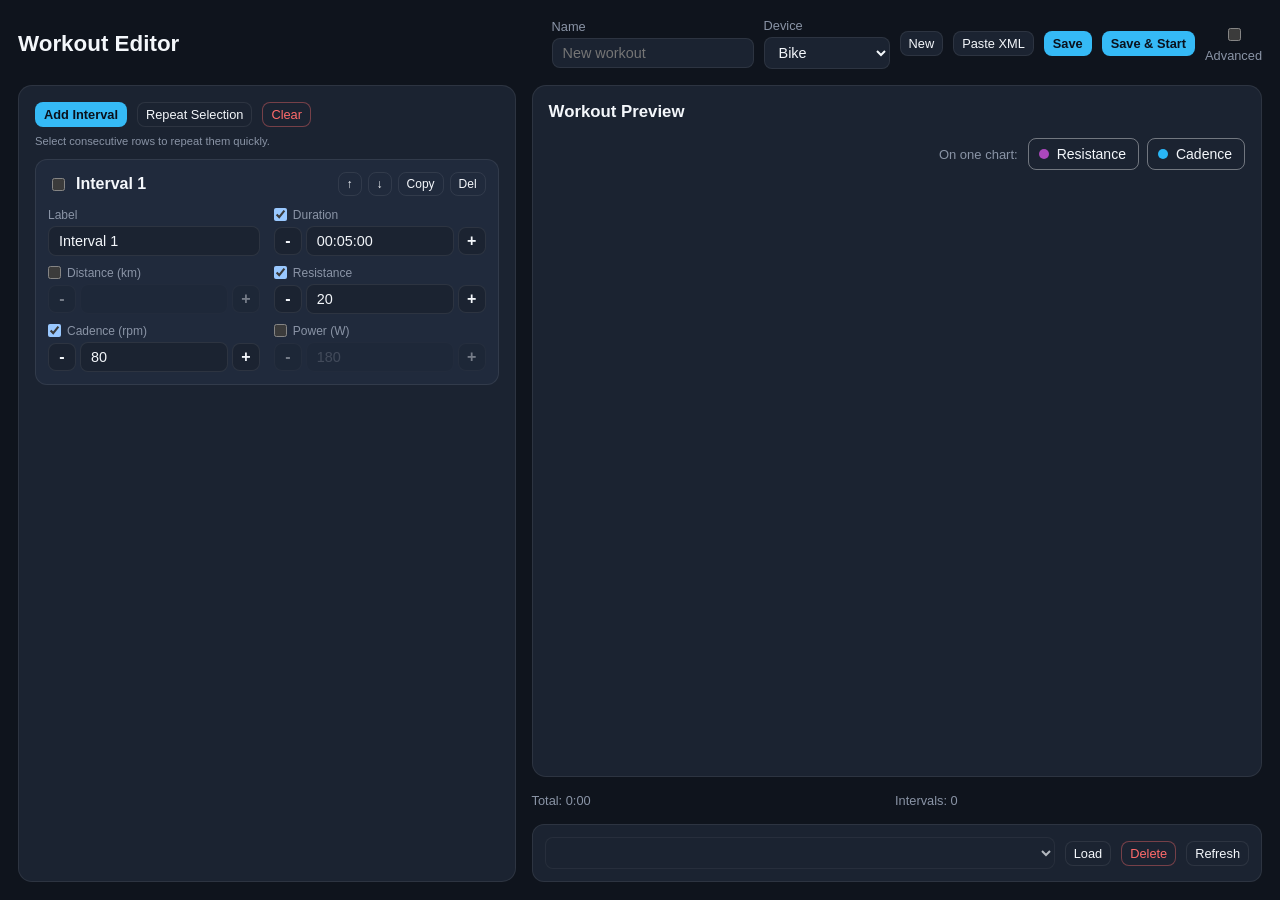
==== commit 97a385aa: "Modern look: the workout editor and the workout preview in the app theme Both pages take the theme t" ====
--- a/src/inner_templates/workouteditor/index.html
+++ b/src/inner_templates/workouteditor/index.html
@@ -1,11 +1,17 @@
 <!doctype html>
-<html lang="en">
+<html>
 <head>
     <meta charset="utf-8">
     <meta name="viewport" content="width=device-width, initial-scale=1.0, maximum-scale=1.0, user-scalable=yes">
     <title>Workout Editor</title>
+    <!-- Modern look: sizes shared with the QML pages and the chart pages -->
+    <link rel="stylesheet" href="../chartjs/qz-modern.css">
     <link rel="stylesheet" href="workout-editor.css">
+    <!-- Modern look: the app theme from the URL fragment (WorkoutEditor.qml); without it the page
+         keeps its own dark palette -->
+    <script src="../chartjs/qz-theme-bridge.js"></script>
     <script src="../i18n/i18n.js"></script>
+    <script src="../chartjs/qz-modern-select.js"></script>
     <script src="../chartjs/resize-observer.min.js"></script>
     <script src="../chartjs/chartjs.3.4.1.min.js"></script>
     <script src="../chartjs/globals.js"></script>
@@ -25,21 +31,22 @@
         }
     </script>
     <script src="../chartjs/main_ws_manager.js"></script>
+    <script src="../chartjs/qzmetriccharts.js"></script>
     <script src="workout-editor.js"></script>
     <script src="workout-editor-app.js" defer></script>
 </head>
 <body>
-    <div id="app" aria-labelledby="workoutEditorTitle">
+    <div id="app">
         <div class="toolbar">
-            <h1 class="toolbar-title" id="workoutEditorTitle" data-i18n="workoutEditor.title">Workout Editor</h1>
+            <div class="toolbar-title" data-i18n="workoutEditor.title">Workout Editor</div>
             <div class="toolbar-controls">
                 <label>
                     <span data-i18n="workoutEditor.name">Name</span>
-                    <input type="text" id="workoutName" placeholder="New workout" autocomplete="off" aria-label="Workout name" data-i18n-aria-label="workoutEditor.workoutNameLabel" data-i18n-placeholder="workoutEditor.newWorkoutPlaceholder">
+                    <input type="text" id="workoutName" placeholder="New workout" data-i18n-placeholder="workoutEditor.newWorkoutPlaceholder">
                 </label>
                 <label>
                     <span data-i18n="workoutEditor.device">Device</span>
-                    <select id="deviceSelect" aria-label="Workout device type" data-i18n-aria-label="workoutEditor.deviceTypeLabel">
+                    <select id="deviceSelect">
                         <option value="bike" data-i18n="device.bike">Bike</option>
                         <option value="treadmill" data-i18n="device.treadmill">Treadmill</option>
                         <option value="elliptical" data-i18n="device.elliptical">Elliptical</option>
@@ -48,60 +55,56 @@
                         <option value="stairclimber" data-i18n="device.stairclimber">Stair Climber</option>
                     </select>
                 </label>
-                <button id="newWorkout" class="small" type="button" aria-label="Create a new workout" data-i18n-aria-label="workoutEditor.newWorkoutLabel" data-i18n="common.new">New</button>
-                <button id="pasteClipboard" class="small" type="button" aria-label="Paste XML from the Clipboard to the Workout Editor" data-i18n-aria-label="workoutEditor.pasteXmlLabel" data-i18n="workoutEditor.pasteXml">Paste XML</button>
-                <button id="saveWorkout" class="primary small" type="button" aria-label="Save workout" data-i18n-aria-label="workoutEditor.saveWorkoutLabel" data-i18n="common.save">Save</button>
-                <button id="saveStartWorkout" class="primary small" type="button" aria-label="Save workout and start it" data-i18n-aria-label="workoutEditor.saveStartLabel" data-i18n="workoutEditor.saveStart">Save &amp; Start</button>
+                <button id="newWorkout" class="small" data-i18n="common.new">New</button>
+                <button id="pasteClipboard" class="small" data-i18n="workoutEditor.pasteXml">Paste XML</button>
+                <button id="saveWorkout" class="primary small" data-i18n="common.save">Save</button>
+                <button id="saveStartWorkout" class="primary small" data-i18n="workoutEditor.saveStart">Save &amp; Start</button>
                 <label class="checkbox-label">
-                    <input type="checkbox" id="advancedToggle" aria-label="Show advanced interval fields" data-i18n-aria-label="workoutEditor.advancedLabel">
+                    <input type="checkbox" id="advancedToggle">
                     <span data-i18n="workoutEditor.advanced">Advanced</span>
                 </label>
             </div>
         </div>
 
-        <main class="content" aria-label="Workout editor controls" data-i18n-aria-label="workoutEditor.controlsLabel">
-            <section class="interval-panel" aria-labelledby="intervalPanelTitle">
+        <div class="content">
+            <div class="interval-panel">
                 <div class="interval-panel-header">
-                    <h2 id="intervalPanelTitle" class="visually-hidden">Intervals</h2>
                     <div class="interval-panel-actions">
-                        <button id="addInterval" class="primary small" type="button" aria-label="Add interval" data-i18n-aria-label="workoutEditor.addIntervalLabel" data-i18n="workoutEditor.addInterval">Add Interval</button>
-                        <button id="repeatSelection" class="small" type="button" aria-label="Repeat selected intervals" data-i18n-aria-label="workoutEditor.repeatSelectionLabel" data-i18n="workoutEditor.repeatSelection">Repeat Selection</button>
-                        <button id="clearIntervals" class="small danger" type="button" aria-label="Clear all intervals" data-i18n-aria-label="workoutEditor.clearIntervalsLabel" data-i18n="common.clear">Clear</button>
+                        <button id="addInterval" class="primary small" data-i18n="workoutEditor.addInterval">Add Interval</button>
+                        <button id="repeatSelection" class="small" data-i18n="workoutEditor.repeatSelection">Repeat Selection</button>
+                        <button id="clearIntervals" class="small danger" data-i18n="common.clear">Clear</button>
                     </div>
-                    <div class="interval-panel-hint" id="intervalPanelHint" data-i18n="workoutEditor.repeatHint">Select consecutive rows to repeat them quickly.</div>
+                    <div class="interval-panel-hint" data-i18n="workoutEditor.repeatHint">Select consecutive rows to repeat them quickly.</div>
                 </div>
-                <div id="intervalList" class="interval-list" role="list" aria-describedby="intervalPanelHint"></div>
-            </section>
+                <div id="intervalList" class="interval-list"></div>
+            </div>
 
-            <section class="preview-panel" aria-labelledby="chartTitle">
+            <div class="preview-panel">
                 <div class="chart-card">
                     <header>
                         <div class="chart-title" id="chartTitle" data-i18n="workoutEditor.workoutPreview">Workout Preview</div>
                         <div class="chart-meta" id="chartMeta"></div>
                     </header>
-                    <div class="chart-wrapper">
-                        <canvas id="workoutChart" role="img" aria-label="Workout preview chart" data-i18n-aria-label="workoutEditor.chartLabel"></canvas>
-                    </div>
-                    <div class="legend" id="legend" aria-label="Chart legend" data-i18n-aria-label="workoutEditor.legendLabel"></div>
+                    <div class="chart-wrapper"></div>
                 </div>
-                <div class="status-strip" role="status" aria-live="polite">
+                <div class="status-strip">
                     <div><span data-i18n="workoutEditor.total">Total:</span> <span id="statusDuration">0:00</span></div>
                     <div><span data-i18n="workoutEditor.intervals">Intervals:</span> <span id="statusIntervals">0</span></div>
-                    <div class="status-message" id="statusMessage" aria-live="polite"></div>
+                    <div class="status-message" id="statusMessage"></div>
                     <div class="status-message error hidden" id="offlineBanner" data-i18n="workoutEditor.offlineModeChangesNotSaved">Offline mode: changes not saved</div>
                 </div>
                 <div class="program-bar">
-                    <select id="programSelect" aria-label="Saved workout programs" data-i18n-aria-label="workoutEditor.programsLabel"></select>
-                    <button id="loadProgram" class="small" type="button" aria-label="Load selected workout program" data-i18n-aria-label="workoutEditor.loadProgramLabel" data-i18n="common.load">Load</button>
-                    <button id="deleteProgram" class="small danger" type="button" aria-label="Delete selected workout program" data-i18n-aria-label="workoutEditor.deleteProgramLabel" data-i18n="common.delete">Delete</button>
-                    <button id="refreshPrograms" class="small" type="button" aria-label="Refresh workout program list" data-i18n-aria-label="workoutEditor.refreshProgramsLabel" data-i18n="common.refresh">Refresh</button>
+                    <select id="programSelect"></select>
+                    <button id="loadProgram" class="small" data-i18n="common.load">Load</button>
+                    <button id="deleteProgram" class="small danger" data-i18n="common.delete">Delete</button>
+                    <button id="refreshPrograms" class="small" data-i18n="common.refresh">Refresh</button>
                 </div>
-            </section>
-        </main>
+            </div>
+        </div>
     </div>
 
     <!-- Custom dialogs for iOS WebView compatibility -->
-    <div id="customDialog" class="custom-dialog hidden" role="dialog" aria-hidden="true" aria-modal="true" aria-labelledby="customDialogTitle" aria-describedby="customDialogMessage">
+    <div id="customDialog" class="custom-dialog hidden">
         <div class="custom-dialog-overlay"></div>
         <div class="custom-dialog-content">
             <div class="custom-dialog-header">
@@ -109,11 +112,11 @@
             </div>
             <div class="custom-dialog-body">
                 <p id="customDialogMessage"></p>
-                <input type="text" id="customDialogInput" class="hidden" aria-label="Dialog input" data-i18n-aria-label="common.dialogInputLabel">
+                <input type="text" id="customDialogInput" class="hidden">
             </div>
             <div class="custom-dialog-footer">
-                <button id="customDialogCancel" class="small" type="button" data-i18n="common.cancel">Cancel</button>
-                <button id="customDialogConfirm" class="small primary" type="button" data-i18n="common.ok">OK</button>
+                <button id="customDialogCancel" class="small" data-i18n="common.cancel">Cancel</button>
+                <button id="customDialogConfirm" class="small primary" data-i18n="common.ok">OK</button>
             </div>
         </div>
     </div>
--- a/src/inner_templates/chartjs/qz-modern.css
+++ b/src/inner_templates/chartjs/qz-modern.css
@@ -0,0 +1,114 @@
+/* Shared by the web pages of the app in the modern look: the charts (chartjs/chart.htm), the
+   history preview (previewchart/chart.htm) and the workout editor (workouteditor/index.html).
+   The sizes and weights of the QML components, so the pages do not read as something else;
+   the colours come from qz-theme-bridge.js. Only rules under html.modern (the .qz-menu
+   elements exist only in the modern look, qz-modern-select.js): the classic look is untouched. An old WebView (Android 5 consoles) skips what it does not know,
+   nothing here is required for the page to work. */
+
+html.modern {
+    /* The same values as window.ui and the Ui* components of the QML pages */
+    --qz-radius-card: 16px;
+    --qz-radius-field: 12px;
+    --qz-weight-strong: 600;
+    font-family: Roboto, "Segoe UI", sans-serif;
+    -webkit-text-size-adjust: 100%;
+    text-size-adjust: 100%;
+}
+
+/* No glow at the ends of a scroll and no blue flash on a tap: habits of the WebView that the
+   QML pages do not have */
+html.modern,
+html.modern body {
+    overscroll-behavior: none;
+}
+
+html.modern * {
+    -webkit-tap-highlight-color: transparent;
+}
+
+/* Text selection by a long press belongs to text fields, not to buttons and labels */
+html.modern button,
+html.modern label,
+html.modern .card-actions,
+html.modern canvas {
+    -webkit-user-select: none;
+    user-select: none;
+}
+
+/* Drop-down lists (qz-modern-select.js): the select takes no taps, the page opens its own
+   menu instead of the white system list. Colours of the workout editor, with the chart
+   pages' names as the fallback. Only on the pages that load the script (it marks the page
+   with qz-select-menus): elsewhere a select keeps its system list */
+html.modern.qz-select-menus select {
+    pointer-events: none;
+}
+
+.qz-menu-backdrop {
+    position: fixed;
+    top: 0;
+    right: 0;
+    bottom: 0;
+    left: 0;
+    z-index: 1000;
+}
+
+.qz-menu {
+    position: fixed;
+    overflow-y: auto;
+    padding: 8px 0;
+    /* the menus of the app (UiMenuBackground): corner 16, the shadow of level 2 */
+    border-radius: 16px;
+    background: var(--panel-elevated, var(--qz-surface, #2b3140));
+    color: var(--text-color, var(--qz-text, #fff));
+    box-shadow: 0 2px 6px rgba(0, 0, 0, 0.5);
+    font-size: 1rem;
+    -webkit-user-select: none;
+    user-select: none;
+}
+
+html.modern.light .qz-menu {
+    box-shadow: 0 2px 6px rgba(0, 0, 0, 0.22);
+}
+
+/* a row 8 from the edges, corner 12; a thin line between the rows, as in the lists of the
+   settings (UiComboBox) */
+.qz-menu-item {
+    position: relative;
+    display: flex;
+    align-items: center;
+    min-height: 48px;
+    margin: 0 8px;
+    padding: 0 8px;
+    border-radius: 12px;
+}
+
+.qz-menu-item + .qz-menu-item::before {
+    content: "";
+    position: absolute;
+    left: 0;
+    right: 0;
+    top: 0;
+    border-top: 1px solid var(--border-color, rgba(128, 128, 128, 0.3));
+}
+
+.qz-menu-item.selected {
+    color: var(--accent-color, var(--qz-accent, #9c7cf4));
+}
+
+@supports (background: color-mix(in srgb, red 50%, blue)) {
+    .qz-menu-item + .qz-menu-item::before {
+        border-top-color: color-mix(in srgb, var(--border-color, #808080) 60%, transparent);
+    }
+
+    .qz-menu-item.selected {
+        background: color-mix(in srgb, var(--accent-color, var(--qz-accent, #9c7cf4)) 14%, transparent);
+    }
+}
+
+.qz-menu-item:active {
+    background: rgba(128, 128, 128, 0.18);
+}
+
+.qz-menu-item.disabled {
+    opacity: 0.38;
+}
--- a/src/inner_templates/workouteditor/workout-editor.css
+++ b/src/inner_templates/workouteditor/workout-editor.css
@@ -250,6 +250,19 @@
     align-self: flex-start;
 }
 
+.field input.invalid {
+    border-color: var(--danger-color);
+}
+
+.field-error {
+    font-size: 0.75rem;
+    color: var(--danger-color);
+}
+
+.field-error:empty {
+    display: none;
+}
+
 .field-with-buttons {
     display: flex;
     align-items: center;
@@ -329,6 +342,18 @@
     color: var(--muted-color);
 }
 
+/* the chips read in the text colour; only the caption before them is muted (two classes: the
+   chart script adds its own styles after this file, and its .qzmc-chip would win a tie) */
+.qzmc-bar .qzmc-chip {
+    color: var(--text-color);
+}
+
+/* the muted colour is dim enough on this dark page; the chart script's opacity on top of it
+   would take the caption below 4.5:1 */
+.qzmc-bar .qzmc-caption {
+    opacity: 1;
+}
+
 .interval-card.selected {
     border-color: var(--accent-color);
     box-shadow: 0 0 0 1px rgba(53, 186, 246, 0.35);
@@ -349,41 +374,6 @@
 
 .status-message.error {
     color: var(--danger-color);
-}
-
-/* Messages as the app's toast (Toast.qml): a bar across the bottom 10 px from the edges,
-   the inverse of the theme, 0.9 opaque, fading in and out in 0.3 s. The QML toast itself
-   would lie under the web view */
-#editorToast {
-    position: fixed;
-    left: 10px;
-    right: 10px;
-    bottom: 10px;
-    z-index: 9000;
-    padding: 5px;
-    border-radius: 10px;
-    background-color: #222222;
-    color: white;
-    font: 14px Roboto, "Segoe UI", sans-serif;
-    text-align: center;
-    opacity: 0;
-    pointer-events: none;
-    transition: opacity 0.3s;
-}
-
-html.modern #editorToast {
-    border-radius: 14px;
-    background-color: #E4E6EB;
-    color: #1A1C20;
-}
-
-html.modern.light #editorToast {
-    background-color: #2B2F36;
-    color: #F1F2F4;
-}
-
-#editorToast.on {
-    opacity: 0.9;
 }
 
 .program-bar {
@@ -417,6 +407,11 @@
 }
 
 @media (max-width: 1080px) {
+    /* Stacked layout scrolls the page: let #app grow with it so its bottom padding stays under the last panel */
+    #app {
+        height: auto;
+        min-height: 100vh;
+    }
     .content {
         flex-direction: column;
     }
@@ -525,22 +520,32 @@
     min-width: 80px;
 }
 
-/* Modern look of the app (index.html adds the "modern" class and the theme colours from
+/* Modern look of the app (qz-theme-bridge.js adds the "modern" class and the theme colours from
    WorkoutEditor.qml): flat filled cards, pill buttons and filled fields like the QML pages.
    The classic look keeps the rules above untouched. */
 html.modern {
+    /* the palette of the page from the theme colours of the bridge */
+    --bg-color: var(--qz-bg);
+    --panel-color: var(--qz-surface);
+    --panel-elevated: var(--qz-surface-high);
+    --field-color: var(--qz-surface-highest);
+    --border-color: var(--qz-outline);
+    --text-color: var(--qz-text);
+    --muted-color: var(--qz-muted);
+    --accent-color: var(--qz-accent);
+    --accent-ink: var(--qz-accent-ink);
+    --danger-color: var(--qz-danger);
     font-family: Roboto, "Segoe UI", sans-serif;
 }
 
+/* 16 at the sides of the page, 8 between its blocks (the web pages of the app) */
 html.modern #app {
-    padding: 12px;
-    gap: 12px;
+    padding: 12px 16px;
 }
 
 html.modern .toolbar {
     flex-direction: column;
     align-items: stretch;
-    gap: 12px;
 }
 
 /* The app bar above the page already shows "Workout Editor" */
@@ -549,20 +554,20 @@
 }
 
 html.modern .toolbar-controls {
-    gap: 8px;
     align-items: flex-end;
 }
 
 html.modern .toolbar-controls label {
-    font-size: 0.75rem;
+    font-size: 13px;
     flex: 1 1 140px;
 }
 
+/* the row of the switch is the touch area: 48 */
 html.modern .toolbar-controls .checkbox-label {
     flex: 0 0 auto;
     flex-direction: row;
     align-items: center;
-    min-height: 40px;
+    min-height: 48px;
 }
 
 html.modern input[type="text"],
@@ -573,7 +578,7 @@
     border-radius: var(--qz-radius-field, 12px);
     min-height: 40px;
     padding: 8px 12px;
-    font-size: 0.95rem;
+    font-size: 16px;
     font-family: inherit;
 }
 
@@ -584,31 +589,50 @@
     border-color: var(--accent-color);
 }
 
-html.modern button {
+/* a wrong value: the red border of the classic look, which the transparent border above outranks */
+html.modern .field input.invalid {
+    border-color: var(--danger-color);
+}
+
+/* the pill buttons of the page; the filter chips of the charts (qzmetriccharts.js, buttons since
+   the Material 3 chips) keep their own look - an outlined chip of 32px, corner 8px */
+html.modern button:not(.qzmc-chip) {
     background: var(--field-color, var(--panel-elevated));
     border: none;
     border-radius: 999px;
     min-height: 40px;
     padding: 8px 16px;
-    font-size: 0.9rem;
+    font-size: 14px;
     font-weight: var(--qz-weight-strong, 600);
     font-family: inherit;
+    position: relative;
+}
+
+/* A touch area of 48 over a button of 40 (36 for the icons): 4 above and below, as the filter
+   chips of the charts reach 8 around their 32 */
+html.modern button:not(.qzmc-chip)::after {
+    content: "";
+    position: absolute;
+    left: 0;
+    right: 0;
+    top: calc((100% - 48px) / 2);
+    bottom: calc((100% - 48px) / 2);
 }
 
 html.modern button.small {
     padding: 8px 14px;
-    font-size: 0.85rem;
-}
-
-html.modern button:hover {
+    font-size: 14px;
+}
+
+html.modern button:not(.qzmc-chip):hover {
     border-color: transparent;
 }
 
-html.modern button:active {
+html.modern button:not(.qzmc-chip):active {
     filter: brightness(1.15);
 }
 
-html.modern.light button:active {
+html.modern.light button:not(.qzmc-chip):active {
     filter: brightness(0.92);
 }
 
@@ -629,17 +653,27 @@
 }
 
 html.modern input[type="checkbox"] {
+    /* qz-webview: ok - Chrome 93; an older WebView draws the checkbox in its own colour */
     accent-color: var(--accent-color);
     width: 18px;
     height: 18px;
 }
 
-html.modern .interval-panel,
-html.modern .chart-card,
-html.modern .program-bar {
+/* The chart is the one card of the page; the list of intervals and the saved workouts lie on
+   the page itself, as the Name and Device fields above - no card around cards, and the width
+   it took goes to the fields */
+html.modern .chart-card {
     background: var(--panel-color);
     border: none;
     border-radius: var(--qz-radius-card, 16px);
+}
+
+html.modern .interval-panel,
+html.modern .program-bar {
+    background: transparent;
+    border: none;
+    border-radius: 0;
+    padding: 0;
 }
 
 /* Program list on its own full-width row, the three buttons share the row below */
@@ -663,7 +697,6 @@
    Russian) breaks inside its own button instead of pushing Clear to a second row */
 html.modern .interval-panel-actions {
     flex-wrap: nowrap;
-    gap: 6px;
     align-items: stretch;
 }
 
@@ -679,24 +712,47 @@
     flex: none;
 }
 
-html.modern .interval-panel-hint {
-    font-size: 0.75rem;
-}
-
+/* Labels and hints 13, the text of the fields 16, buttons 14, the chart title 16 */
+html.modern .interval-panel-hint,
+html.modern .field label,
+html.modern .field-label,
+html.modern .chart-meta,
+html.modern .status-strip {
+    font-size: 13px;
+}
+
+html.modern .chart-title {
+    font-size: 16px;
+}
+
+/* A surface card on the page; the 1px border of every card keeps the selected one the same size */
 html.modern .interval-card {
-    background: var(--panel-elevated);
-    border: 2px solid transparent;
+    background: var(--panel-color);
+    border: 1px solid transparent;
     border-radius: 16px;
-}
-
+    padding: 13px;
+}
+
+/* Selected: the accent fill and border of the selected rows of the app */
 html.modern .interval-card.selected {
     border-color: var(--accent-color);
     box-shadow: none;
 }
 
+@supports (background: color-mix(in srgb, red 50%, blue)) {
+    html.modern .interval-card.selected {
+        border-color: color-mix(in srgb, var(--accent-color) 60%, transparent);
+        background: color-mix(in srgb, var(--accent-color) 14%, var(--panel-color));
+    }
+}
+
 html.modern .card-actions {
     flex-wrap: wrap;
     justify-content: flex-end;
+}
+
+html.modern .card-actions button + button {
+    margin-left: 8px;
 }
 
 html.modern .card-actions button {
@@ -710,20 +766,42 @@
     color: var(--muted-color);
 }
 
-/* Narrow -/+ buttons and padding: a phone gives the field about 157px, and "00:05:00" must fit */
+/* One field with "-" and "+" at its ends, as the spin boxes of the settings: a phone gives the
+   field about 148px, and "00:05:00" must fit between two squares of 40 */
+html.modern .field-with-buttons {
+    background: var(--field-color, var(--panel-elevated));
+    border-radius: var(--qz-radius-field, 12px);
+    height: 40px;
+}
+
 html.modern .field-with-buttons button {
-    width: 32px;
+    flex: none;
+    width: 40px;
     height: 40px;
     min-height: 40px;
     padding: 0;
-    font-size: 1.1rem;
+    border-radius: 12px;
+    background: transparent;
+    font-size: 18px;
+}
+
+/* pressed: a shade, as the pressed spin buttons of the settings (the brightness filter of the
+   other buttons shows nothing on a transparent one) */
+html.modern .field-with-buttons button:not(:disabled):active {
+    background: rgba(128, 128, 128, 0.18);
 }
 
 html.modern .field-with-buttons input {
-    padding-left: 6px;
-    padding-right: 6px;
+    flex: 1 1 auto;
+    min-width: 0;
+    height: 40px;
+    min-height: 40px;
+    padding: 0 2px;
+    border-radius: 0;
+    background: transparent;
     text-align: center;
 }
+
 
 html.modern .status-strip {
     flex-wrap: wrap;
@@ -786,8 +864,15 @@
 /* One primary action in the toolbar: Save & Start. Save is a tonal button next to it. */
 html.modern #saveWorkout {
     background: var(--field-color, var(--panel-elevated));
-    background: color-mix(in srgb, var(--accent-color) 22%, transparent);
     color: var(--text-color);
+}
+
+/* the tonal fills only where color-mix() is known: with var() inside, a line before it gives
+   no fallback - the browser drops the declaration only at computed-value time (WebView 83) */
+@supports (background: color-mix(in srgb, red 50%, blue)) {
+    html.modern #saveWorkout {
+        background: color-mix(in srgb, var(--accent-color) 22%, transparent);
+    }
 }
 
 /* Interval actions as round icon buttons (workout-editor-app.js, actionButton) */
@@ -823,11 +908,16 @@
     border-radius: 12px;
     color: var(--accent-color);
     background: var(--field-color, var(--panel-color));
-    background: color-mix(in srgb, var(--accent-color) 16%, transparent);
+}
+
+@supports (background: color-mix(in srgb, red 50%, blue)) {
+    html.modern .card-actions button.icon-button.icon-move {
+        background: color-mix(in srgb, var(--accent-color) 16%, transparent);
+    }
 }
 
 html.modern .card-actions button.icon-move + button.icon-move {
-    margin-left: -4px;
+    margin-left: 2px;
 }
 
 html.modern .card-actions button.icon-button.icon-move svg {
@@ -879,3 +969,91 @@
     height: 20px;
     background: var(--accent-ink, #0a111c);
 }
+
+/* Spacing by margins, not the flex gap: the WebView of the older Android devices predates
+   Chrome 84, which brought gap to flex, and there the fields and buttons touched. 16 at the
+   sides of the page, 8 between its blocks, cards and buttons */
+html.modern #app, html.modern .toolbar, html.modern .toolbar-controls,
+html.modern .toolbar-controls label, html.modern .checkbox-label, html.modern .content,
+html.modern .interval-panel, html.modern .interval-panel-header,
+html.modern .interval-panel-actions, html.modern .interval-list, html.modern .interval-card,
+html.modern .card-header, html.modern .card-header-left, html.modern .card-actions,
+html.modern .field, html.modern .field-label, html.modern .field-with-buttons,
+html.modern .preview-panel, html.modern .chart-card, html.modern .chart-card header,
+html.modern .status-strip, html.modern .program-bar, html.modern .custom-dialog-footer {
+    /* qz-webview: ok - only takes the gap of the classic look away; an older WebView has none */
+    gap: 0;
+}
+
+html.modern #app > * + *,
+html.modern .interval-panel > * + *,
+html.modern .interval-panel-header > * + *,
+html.modern .interval-list > * + *,
+html.modern .preview-panel > * + *,
+html.modern .chart-card > * + * {
+    margin-top: 8px;
+}
+
+html.modern .interval-card > * + * {
+    margin-top: 12px;
+}
+
+html.modern .toolbar-controls label > * + *,
+html.modern .field > * + *,
+html.modern .chart-card header > * + * {
+    margin-top: 4px;
+}
+
+html.modern .interval-panel-actions > * + *,
+html.modern .card-header-left > * + *,
+html.modern .custom-dialog-footer > * + * {
+    margin-left: 8px;
+}
+
+html.modern .card-header > * + * {
+    margin-left: 12px;
+}
+
+html.modern .field-label > * + * {
+    margin-left: 6px;
+}
+
+/* rows that wrap: half the space around each item, the row pulled out by as much */
+html.modern .toolbar-controls {
+    margin: -4px;
+}
+
+html.modern .toolbar-controls > * {
+    margin: 4px;
+}
+
+html.modern .status-strip > * {
+    margin: 2px 6px;
+}
+
+html.modern .status-strip {
+    margin-left: -6px;
+    margin-right: -6px;
+}
+
+/* the list of saved workouts on its own row, its three buttons on the row below */
+html.modern .program-bar > select {
+    margin-bottom: 8px;
+}
+
+html.modern .program-bar > button + button {
+    margin-left: 8px;
+}
+
+/* the two panels side by side on a wide screen, one under the other up to 1080 (the classic
+   breakpoint) */
+html.modern .content > * + * {
+    margin-left: 8px;
+}
+
+@media (max-width: 1080px) {
+    html.modern .content > * + * {
+        margin-left: 0;
+        margin-top: 8px;
+    }
+}
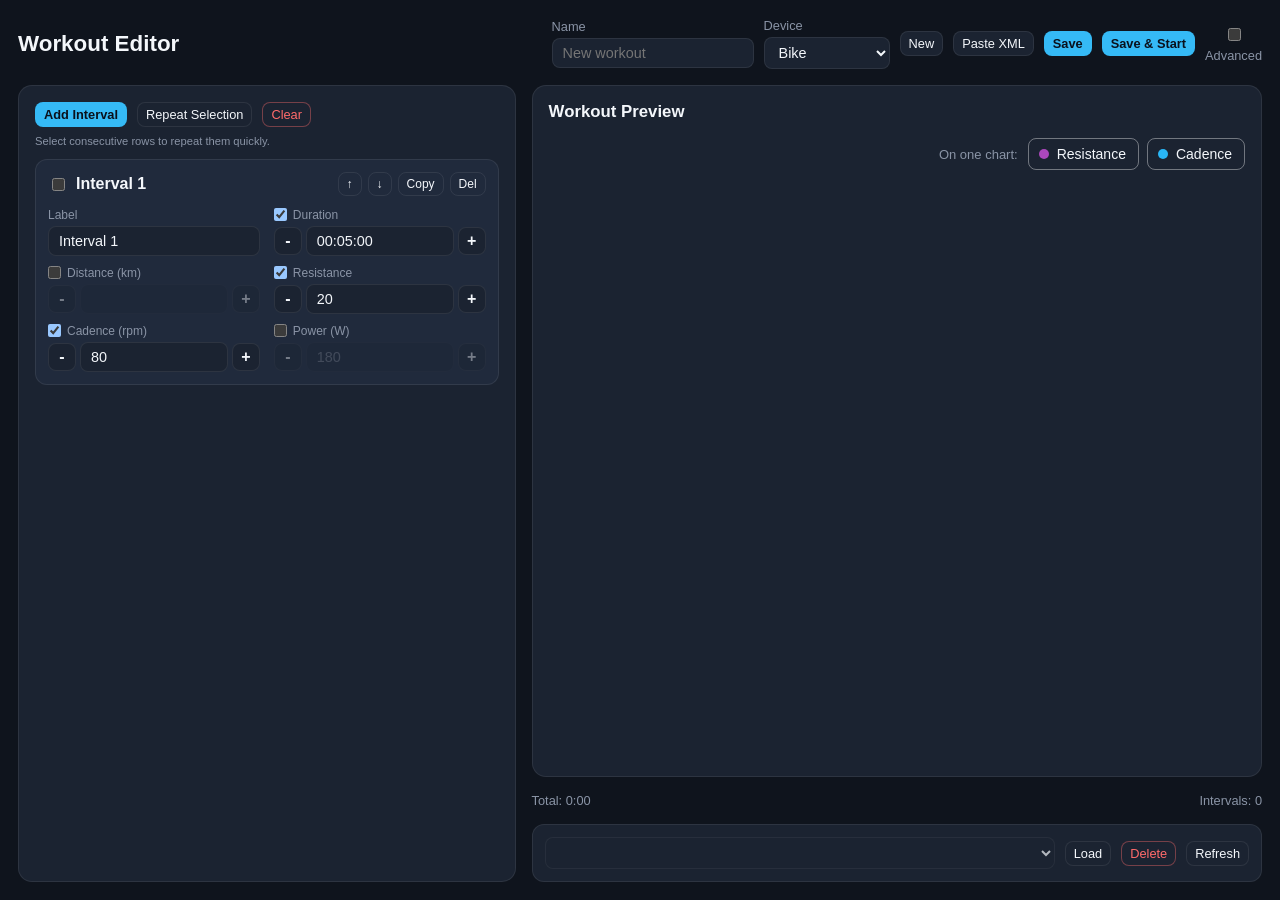
==== commit 67cec823: "Modern look: the workout editor and preview as merged upstream (PR 5848) The changes made to the edi" ====
--- a/src/inner_templates/workouteditor/index.html
+++ b/src/inner_templates/workouteditor/index.html
@@ -90,7 +90,6 @@
                 <div class="status-strip">
                     <div><span data-i18n="workoutEditor.total">Total:</span> <span id="statusDuration">0:00</span></div>
                     <div><span data-i18n="workoutEditor.intervals">Intervals:</span> <span id="statusIntervals">0</span></div>
-                    <div class="status-message" id="statusMessage"></div>
                     <div class="status-message error hidden" id="offlineBanner" data-i18n="workoutEditor.offlineModeChangesNotSaved">Offline mode: changes not saved</div>
                 </div>
                 <div class="program-bar">
--- a/src/inner_templates/chartjs/qz-modern.css
+++ b/src/inner_templates/chartjs/qz-modern.css
@@ -35,6 +35,14 @@
     user-select: none;
 }
 
+/* ...but a field inside a label stays a field: WebKit of iOS inherits user-select into it and
+   then the field takes no caret, selection or paste */
+html.modern label input,
+html.modern label textarea {
+    -webkit-user-select: text;
+    user-select: text;
+}
+
 /* Drop-down lists (qz-modern-select.js): the select takes no taps, the page opens its own
    menu instead of the white system list. Colours of the workout editor, with the chart
    pages' names as the fallback. Only on the pages that load the script (it marks the page
@@ -54,6 +62,8 @@
 
 .qz-menu {
     position: fixed;
+    /* the max-height of qz-modern-select.js is the whole box, the padding inside */
+    box-sizing: border-box;
     overflow-y: auto;
     padding: 8px 0;
     /* the menus of the app (UiMenuBackground): corner 16, the shadow of level 2 */
@@ -64,6 +74,12 @@
     font-size: 1rem;
     -webkit-user-select: none;
     user-select: none;
+}
+
+/* the scroll bar of the menu is its own (.qz-menu-bar): not a second one of the system beside
+   it while the list moves */
+.qz-menu::-webkit-scrollbar {
+    display: none;
 }
 
 html.modern.light .qz-menu {
@@ -105,10 +121,42 @@
     }
 }
 
+/* no line next to the selected row or the pressed one (UiComboBox) */
+.qz-menu-item.selected::before,
+.qz-menu-item.selected + .qz-menu-item::before,
+.qz-menu-item:active::before,
+.qz-menu-item:active + .qz-menu-item::before {
+    border-top-color: transparent;
+}
+
 .qz-menu-item:active {
     background: rgba(128, 128, 128, 0.18);
+}
+
+/* pressed: the state layer of the app - the colour of the text at 10 %, over the fill of the
+   selected row too */
+@supports (background: color-mix(in srgb, red 50%, blue)) {
+    .qz-menu-item:active {
+        background: transparent;
+        box-shadow: inset 0 0 0 100vmax color-mix(in srgb, currentColor 10%, transparent);
+    }
+
+    .qz-menu-item.selected:active {
+        background: color-mix(in srgb, var(--accent-color, var(--qz-accent, #9c7cf4)) 14%, transparent);
+    }
 }
 
 .qz-menu-item.disabled {
     opacity: 0.38;
 }
+
+/* The scroll bar of a list that does not fit (qz-modern-select.js places it): 4 wide, in the
+   ink of the menu as grey as a disabled item; taps go through to the menu */
+.qz-menu-bar {
+    position: fixed;
+    width: 4px;
+    border-radius: 2px;
+    background: var(--text-color, var(--qz-text, #fff));
+    opacity: 0.38;
+    pointer-events: none;
+}
--- a/src/inner_templates/workouteditor/workout-editor.css
+++ b/src/inner_templates/workouteditor/workout-editor.css
@@ -374,6 +374,41 @@
 
 .status-message.error {
     color: var(--danger-color);
+}
+
+/* Messages as the app's toast (Toast.qml): a bar across the bottom 10 px from the edges,
+   the inverse of the theme, 0.9 opaque, fading in and out in 0.3 s. The QML toast itself
+   would lie under the web view */
+#editorToast {
+    position: fixed;
+    left: 10px;
+    right: 10px;
+    bottom: 10px;
+    z-index: 9000;
+    padding: 5px;
+    border-radius: 10px;
+    background-color: #222222;
+    color: white;
+    font: 14px Roboto, "Segoe UI", sans-serif;
+    text-align: center;
+    opacity: 0;
+    pointer-events: none;
+    transition: opacity 0.3s;
+}
+
+html.modern #editorToast {
+    border-radius: 14px;
+    background-color: #E4E6EB;
+    color: #1A1C20;
+}
+
+html.modern.light #editorToast {
+    background-color: #2B2F36;
+    color: #F1F2F4;
+}
+
+#editorToast.on {
+    opacity: 0.9;
 }
 
 .program-bar {
@@ -562,12 +597,21 @@
     flex: 1 1 140px;
 }
 
-/* the row of the switch is the touch area: 48 */
+/* the row of the switch is the touch area: 48. The row aligns its items by the bottom, and a button
+   is 40 with 4 above and below (.toolbar-controls > *): the 8 of the switch row all above it put its
+   middle on the middle of the buttons, not 4 above (the same 56 in all, the rows around stay) */
 html.modern .toolbar-controls .checkbox-label {
     flex: 0 0 auto;
     flex-direction: row;
     align-items: center;
     min-height: 48px;
+    margin-top: 8px;
+    margin-bottom: 0;
+}
+
+/* the caption beside the switch: not the 4 under the caption of a field */
+html.modern .toolbar-controls .checkbox-label > * + * {
+    margin-top: 0;
 }
 
 html.modern input[type="text"],
@@ -636,6 +680,18 @@
     filter: brightness(0.92);
 }
 
+/* a tapped button keeps the focus: no square ring around the pill (the WebView of Chrome 83
+   draws the outline without the corner); a keyboard still shows where the focus is */
+html.modern button:focus {
+    outline: none;
+}
+
+/* qz-webview: ok - Chrome 86; an older WebView drops this rule: no ring there, as after a tap */
+html.modern button:focus-visible {
+    outline: 2px solid var(--accent-color);
+    outline-offset: 2px;
+}
+
 html.modern button:disabled {
     opacity: 0.38;
     cursor: default;
@@ -674,6 +730,15 @@
     border: none;
     border-radius: 0;
     padding: 0;
+}
+
+/* A tap on a list lands on the box around it (the select takes no taps, qz-modern-select.js
+   opens the menu from a click on the document). WebKit of iOS sends that click only to an
+   element that can be clicked - a link, a field, a label or one with a pointer cursor. The
+   device list lies in a label, which can be clicked already */
+html.modern.qz-select-menus .field-has-select,
+html.modern.qz-select-menus .program-bar {
+    cursor: pointer;
 }
 
 /* Program list on its own full-width row, the three buttons share the row below */
@@ -890,6 +955,27 @@
 
 html.modern .card-actions button.icon-button:not(:disabled):active {
     background: var(--field-color, var(--panel-color));
+}
+
+/* pressed: the state layer of the app - the colour of the text at 10 % over the fill (the
+   buttons of the QML pages); the shade and the brightness above stay for the WebView without
+   color-mix() */
+@supports (background: color-mix(in srgb, red 50%, blue)) {
+    html.modern button:not(.qzmc-chip):not(:disabled):active {
+        filter: none;
+        box-shadow: inset 0 0 0 100vmax color-mix(in srgb, currentColor 10%, transparent);
+    }
+
+    /* the outlined one keeps its outline */
+    html.modern button.danger:not(:disabled):active {
+        box-shadow: inset 0 0 0 1px var(--danger-color),
+            inset 0 0 0 100vmax color-mix(in srgb, currentColor 10%, transparent);
+    }
+
+    html.modern .field-with-buttons button:not(:disabled):active,
+    html.modern .card-actions button.icon-button:not(:disabled):active {
+        background: transparent;
+    }
 }
 
 html.modern .card-actions button.icon-button.icon-danger:not(:disabled) {
